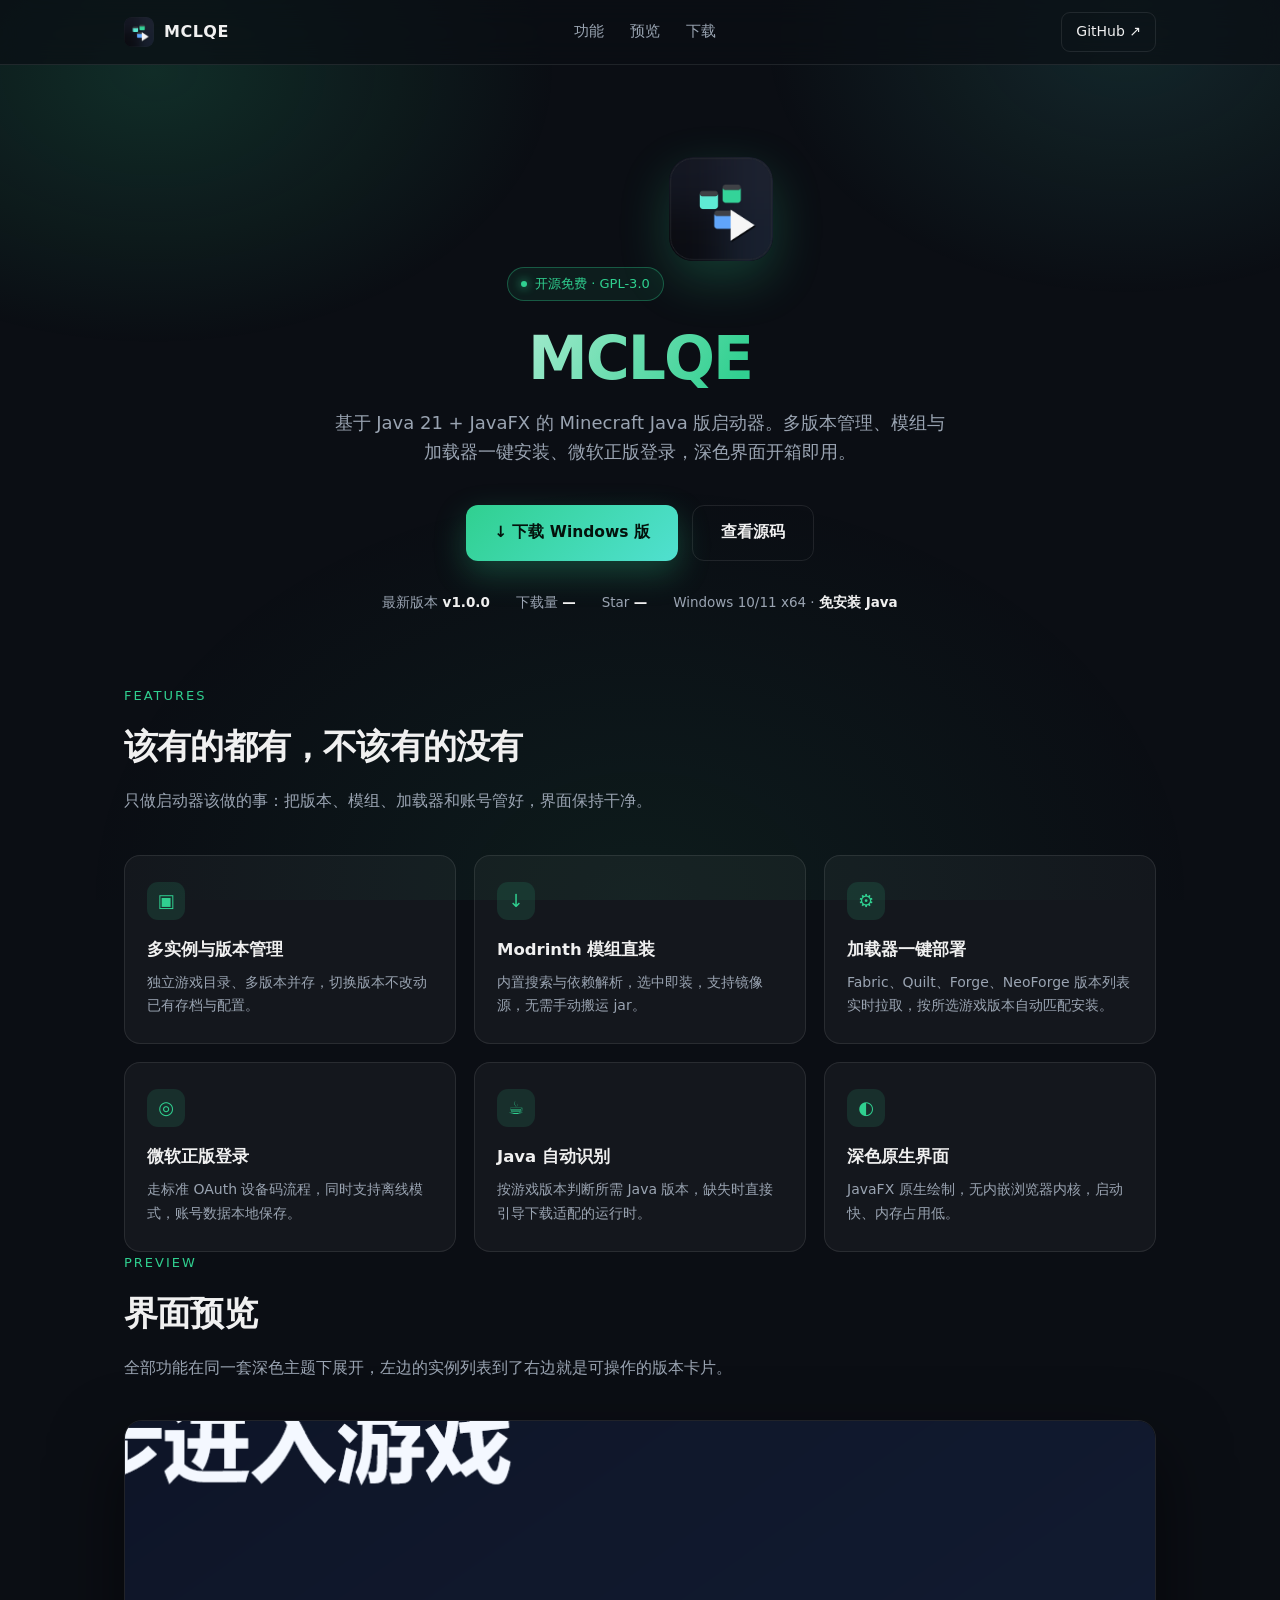
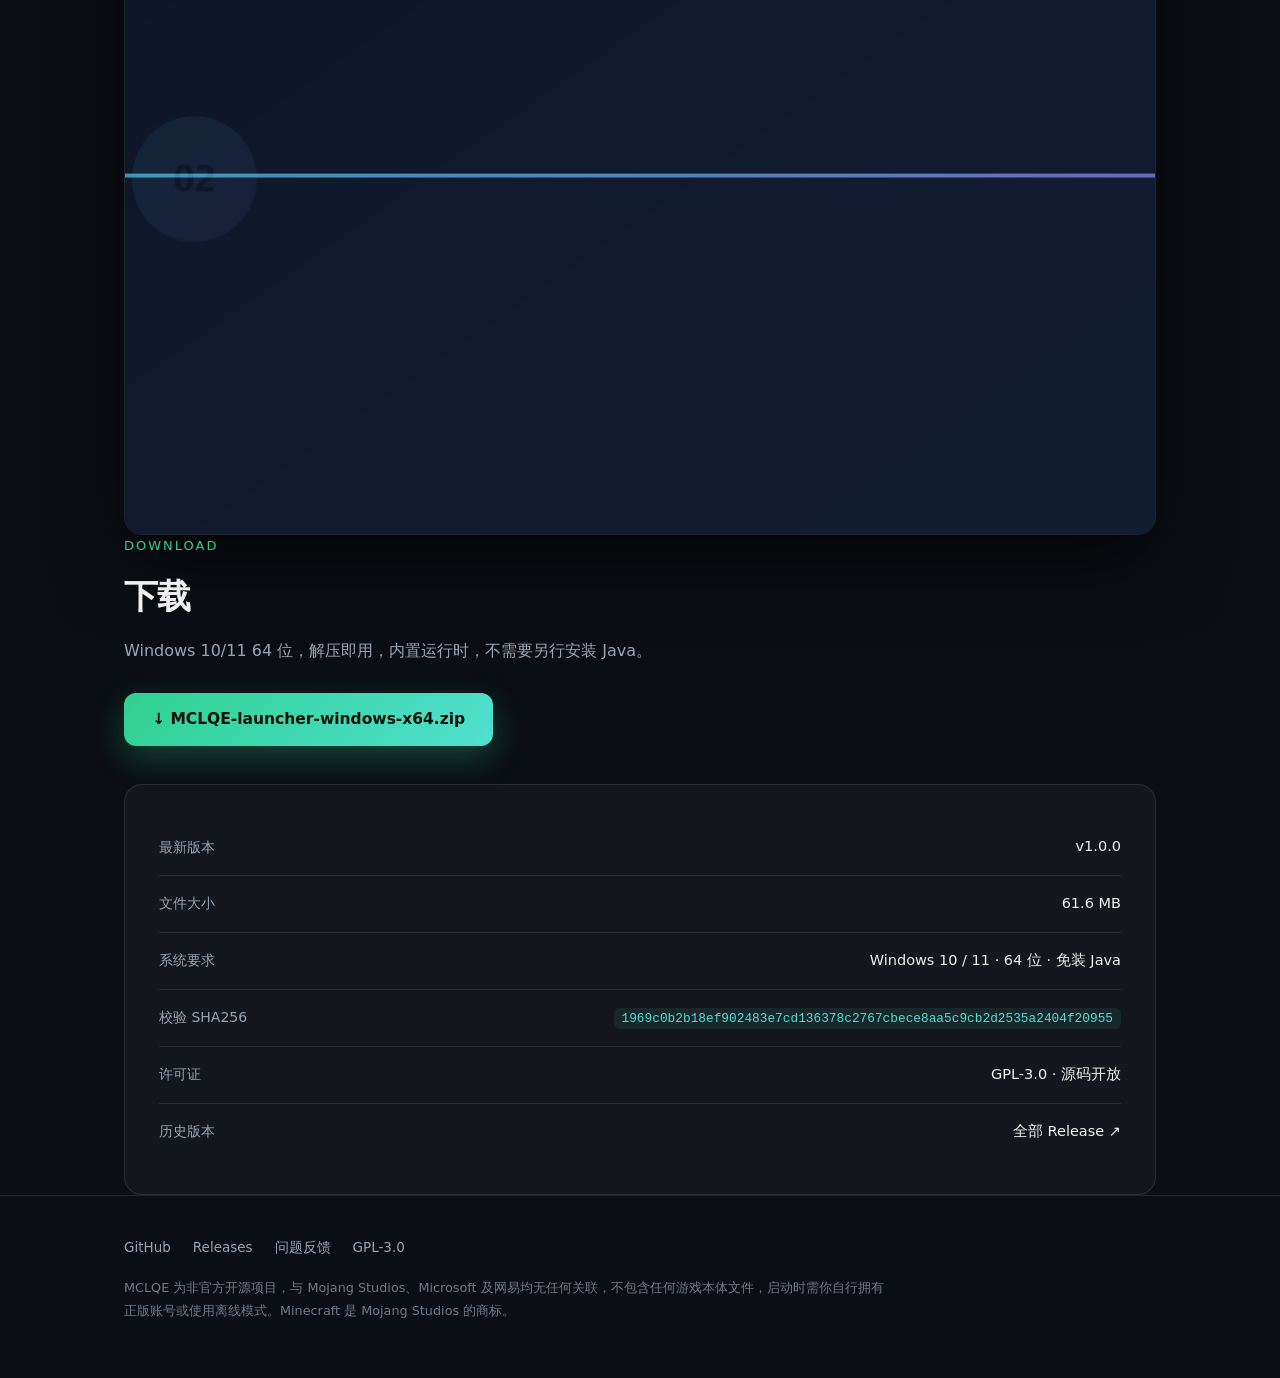
==== docs/index.html @ 98b30b74 "Add GitHub Pages site for MCLQE" ====
<!DOCTYPE html>
<html lang="zh-CN">
<head>
<meta charset="UTF-8">
<meta name="viewport" content="width=device-width, initial-scale=1.0">
<title>MCLQE — Minecraft Java 版启动器</title>
<meta name="description" content="MCLQE 是一款基于 Java 21 + JavaFX 的开源 Minecraft Java 版启动器，支持多版本管理、Modrinth 模组一键安装、Fabric/Quilt/Forge/NeoForge 加载器安装、微软正版登录。">
<meta property="og:title" content="MCLQE — Minecraft Java 版启动器">
<meta property="og:description" content="开源、轻量、深色界面的 Minecraft 启动器">
<meta property="og:image" content="screenshots/mclqe-home.png">
<link rel="icon" href="favicon.png" type="image/png">
<style>
:root{
  --bg:#0b0e14;
  --bg-2:#101020;
  --panel:rgba(255,255,255,.04);
  --line:rgba(255,255,255,.09);
  --text:#f0f0f0;
  --muted:#9aa4b2;
  --green:#30d090;
  --cyan:#50e0d0;
}
*{box-sizing:border-box;margin:0;padding:0}
html{scroll-behavior:smooth}
body{
  background:var(--bg);
  color:var(--text);
  font-family:"Segoe UI","Microsoft YaHei",system-ui,-apple-system,sans-serif;
  line-height:1.65;
  -webkit-font-smoothing:antialiased;
  overflow-x:hidden;
}
a{color:inherit;text-decoration:none}
.wrap{max-width:1080px;margin:0 auto;padding:0 24px}
/* 背景光晕 */
body::before{
  content:"";position:fixed;inset:0;z-index:-1;
  background:
    radial-gradient(620px 420px at 12% 8%, rgba(48,208,144,.16), transparent 65%),
    radial-gradient(560px 400px at 88% 4%, rgba(80,224,208,.12), transparent 65%),
    radial-gradient(800px 600px at 50% 100%, rgba(48,208,144,.07), transparent 70%);
}
/* 导航 */
header{position:sticky;top:0;z-index:50;backdrop-filter:blur(14px);background:rgba(11,14,20,.72);border-bottom:1px solid var(--line)}
.nav{display:flex;align-items:center;justify-content:space-between;height:64px}
.brand{display:flex;align-items:center;gap:10px;font-weight:700;letter-spacing:.5px}
.brand img{width:30px;height:30px;border-radius:8px}
.nav ul{display:flex;gap:26px;list-style:none;font-size:14.5px;color:var(--muted)}
.nav ul a:hover{color:var(--green)}
.nav .gh{border:1px solid var(--line);padding:7px 14px;border-radius:9px;font-size:14px;color:var(--text);transition:.2s}
.nav .gh:hover{border-color:var(--green);color:var(--green)}
/* 首屏 */
.hero{padding:92px 0 72px;text-align:center}
.tag{display:inline-flex;align-items:center;gap:8px;font-size:13px;color:var(--green);
  border:1px solid rgba(48,208,144,.34);background:rgba(48,208,144,.08);
  padding:5px 13px;border-radius:999px;margin-bottom:26px}
.dot{width:6px;height:6px;border-radius:50%;background:var(--green);box-shadow:0 0 10px var(--green)}
.hero img.logo{width:104px;height:104px;border-radius:24px;margin-bottom:26px;
  box-shadow:0 18px 50px rgba(48,208,144,.24)}
h1{font-size:60px;line-height:1.05;letter-spacing:-2px;font-weight:800;
  background:linear-gradient(120deg,#fff 20%,var(--green) 60%,var(--cyan) 95%);
  -webkit-background-clip:text;background-clip:text;color:transparent}
.sub{color:var(--muted);font-size:18px;margin:18px auto 0;max-width:620px}
.actions{display:flex;gap:14px;justify-content:center;flex-wrap:wrap;margin-top:38px}
.btn{display:inline-flex;align-items:center;gap:9px;padding:14px 28px;border-radius:12px;font-weight:600;font-size:15.5px;transition:.22s}
.btn-main{background:linear-gradient(135deg,var(--green),var(--cyan));color:#04120c;
  box-shadow:0 12px 32px rgba(48,208,144,.28)}
.btn-main:hover{transform:translateY(-2px);box-shadow:0 18px 40px rgba(48,208,144,.38)}
.btn-ghost{border:1px solid var(--line);color:var(--text)}
.btn-ghost:hover{border-color:var(--green);color:var(--green)}
.meta{display:flex;gap:26px;justify-content:center;flex-wrap:wrap;margin-top:30px;font-size:13.5px;color:var(--muted)}
.meta b{color:var(--text);font-weight:600}
/* 通用段落 */
section{padding:74px 0}
.eyebrow{color:var(--green);font-size:13px;letter-spacing:2px;text-transform:uppercase;margin-bottom:12px}
h2{font-size:34px;letter-spacing:-.8px;margin-bottom:14px}
.lead{color:var(--muted);max-width:640px}
/* 功能卡 */
.grid{display:grid;grid-template-columns:repeat(3,1fr);gap:18px;margin-top:40px}
.card{background:var(--panel);border:1px solid var(--line);border-radius:16px;padding:26px 22px;transition:.25s}
.card:hover{border-color:rgba(48,208,144,.45);transform:translateY(-3px);background:rgba(48,208,144,.05)}
.card .ico{width:38px;height:38px;border-radius:11px;display:grid;place-items:center;
  background:rgba(48,208,144,.13);color:var(--green);font-size:18px;margin-bottom:16px}
.card h3{font-size:16.5px;margin-bottom:8px}
.card p{color:var(--muted);font-size:14px}
/* 截图 */
.shot{border:1px solid var(--line);border-radius:18px;overflow:hidden;margin-top:38px;
  box-shadow:0 30px 70px rgba(0,0,0,.55)}
.shot img{width:100%;display:block}
/* 下载 */
.dl{background:var(--panel);border:1px solid var(--line);border-radius:18px;padding:34px;margin-top:38px}
.dl-row{display:flex;align-items:center;justify-content:space-between;gap:22px;flex-wrap:wrap;
  padding:16px 0;border-bottom:1px solid var(--line)}
.dl-row:last-child{border-bottom:0}
.dl-row .k{color:var(--muted);font-size:14px;min-width:120px}
.dl-row .v{font-size:14.5px;word-break:break-all;text-align:right;flex:1}
code{font-family:"Cascadia Code",Consolas,monospace;font-size:12.8px;color:var(--cyan);
  background:rgba(80,224,208,.08);padding:3px 8px;border-radius:6px}
/* 页脚 */
footer{border-top:1px solid var(--line);padding:40px 0 56px;color:var(--muted);font-size:13.5px}
footer .fnav{display:flex;gap:22px;flex-wrap:wrap;margin-bottom:18px}
footer .fnav a:hover{color:var(--green)}
.disc{max-width:760px;font-size:12.8px;line-height:1.8;color:#6f7987}
@media(max-width:860px){
  .grid{grid-template-columns:1fr 1fr}
  h1{font-size:42px}
  .nav ul{display:none}
  .hero{padding:64px 0 48px}
}
@media(max-width:560px){
  .grid{grid-template-columns:1fr}
  h1{font-size:34px}
  section{padding:52px 0}
}
</style>
</head>
<body>

<header>
  <div class="wrap nav">
    <div class="brand"><img src="favicon.png" alt="MCLQE">MCLQE</div>
    <ul>
      <li><a href="#features">功能</a></li>
      <li><a href="#preview">预览</a></li>
      <li><a href="#download">下载</a></li>
    </ul>
    <a class="gh" href="https://github.com/yezi-fak/MCLQE" target="_blank" rel="noopener">GitHub ↗</a>
  </div>
</header>

<main>
  <section class="hero wrap">
    <div class="tag"><span class="dot"></span>开源免费 · GPL-3.0</div>
    <img class="logo" src="favicon.png" alt="MCLQE 图标">
    <h1>MCLQE</h1>
    <p class="sub">基于 Java 21 + JavaFX 的 Minecraft Java 版启动器。多版本管理、模组与加载器一键安装、微软正版登录，深色界面开箱即用。</p>
    <div class="actions">
      <a class="btn btn-main" href="https://github.com/yezi-fak/MCLQE/releases/latest/download/MCLQE-launcher-windows-x64.zip">
        ↓ 下载 Windows 版
      </a>
      <a class="btn btn-ghost" href="https://github.com/yezi-fak/MCLQE" target="_blank" rel="noopener">查看源码</a>
    </div>
    <div class="meta">
      <span>最新版本 <b id="ver">v1.0.0</b></span>
      <span>下载量 <b id="dlcount">—</b></span>
      <span>Star <b id="stars">—</b></span>
      <span>Windows 10/11 x64 · <b>免安装 Java</b></span>
    </div>
  </section>

  <section id="features" class="wrap">
    <div class="eyebrow">Features</div>
    <h2>该有的都有，不该有的没有</h2>
    <p class="lead">只做启动器该做的事：把版本、模组、加载器和账号管好，界面保持干净。</p>
    <div class="grid">
      <div class="card">
        <div class="ico">▣</div>
        <h3>多实例与版本管理</h3>
        <p>独立游戏目录、多版本并存，切换版本不改动已有存档与配置。</p>
      </div>
      <div class="card">
        <div class="ico">↓</div>
        <h3>Modrinth 模组直装</h3>
        <p>内置搜索与依赖解析，选中即装，支持镜像源，无需手动搬运 jar。</p>
      </div>
      <div class="card">
        <div class="ico">⚙</div>
        <h3>加载器一键部署</h3>
        <p>Fabric、Quilt、Forge、NeoForge 版本列表实时拉取，按所选游戏版本自动匹配安装。</p>
      </div>
      <div class="card">
        <div class="ico">◎</div>
        <h3>微软正版登录</h3>
        <p>走标准 OAuth 设备码流程，同时支持离线模式，账号数据本地保存。</p>
      </div>
      <div class="card">
        <div class="ico">☕</div>
        <h3>Java 自动识别</h3>
        <p>按游戏版本判断所需 Java 版本，缺失时直接引导下载适配的运行时。</p>
      </div>
      <div class="card">
        <div class="ico">◐</div>
        <h3>深色原生界面</h3>
        <p>JavaFX 原生绘制，无内嵌浏览器内核，启动快、内存占用低。</p>
      </div>
    </div>
  </section>

  <section id="preview" class="wrap">
    <div class="eyebrow">Preview</div>
    <h2>界面预览</h2>
    <p class="lead">全部功能在同一套深色主题下展开，左边的实例列表到了右边就是可操作的版本卡片。</p>
    <div class="shot"><img src="screenshots/mclqe-home.png" alt="MCLQE 主界面截图" loading="lazy"></div>
  </section>

  <section id="download" class="wrap">
    <div class="eyebrow">Download</div>
    <h2>下载</h2>
    <p class="lead">Windows 10/11 64 位，解压即用，内置运行时，不需要另行安装 Java。</p>
    <div class="actions" style="justify-content:flex-start;margin-top:28px">
      <a class="btn btn-main" href="https://github.com/yezi-fak/MCLQE/releases/latest/download/MCLQE-launcher-windows-x64.zip">↓ MCLQE-launcher-windows-x64.zip</a>
    </div>
    <div class="dl">
      <div class="dl-row"><span class="k">最新版本</span><span class="v" id="ver2">v1.0.0</span></div>
      <div class="dl-row"><span class="k">文件大小</span><span class="v">61.6 MB</span></div>
      <div class="dl-row"><span class="k">系统要求</span><span class="v">Windows 10 / 11 · 64 位 · 免装 Java</span></div>
      <div class="dl-row"><span class="k">校验 SHA256</span><span class="v"><code>1969c0b2b18ef902483e7cd136378c2767cbece8aa5c9cb2d2535a2404f20955</code></span></div>
      <div class="dl-row"><span class="k">许可证</span><span class="v">GPL-3.0 · 源码开放</span></div>
      <div class="dl-row"><span class="k">历史版本</span><span class="v"><a href="https://github.com/yezi-fak/MCLQE/releases" target="_blank" rel="noopener">全部 Release ↗</a></span></div>
    </div>
  </section>
</main>

<footer>
  <div class="wrap">
    <div class="fnav">
      <a href="https://github.com/yezi-fak/MCLQE" target="_blank" rel="noopener">GitHub</a>
      <a href="https://github.com/yezi-fak/MCLQE/releases" target="_blank" rel="noopener">Releases</a>
      <a href="https://github.com/yezi-fak/MCLQE/issues" target="_blank" rel="noopener">问题反馈</a>
      <a href="https://github.com/yezi-fak/MCLQE/blob/main/LICENSE" target="_blank" rel="noopener">GPL-3.0</a>
    </div>
    <p class="disc">MCLQE 为非官方开源项目，与 Mojang Studios、Microsoft 及网易均无任何关联，不包含任何游戏本体文件，启动时需你自行拥有正版账号或使用离线模式。Minecraft 是 Mojang Studios 的商标。</p>
  </div>
</footer>

<script>
(function(){
  var REPO="yezi-fak/MCLQE";
  fetch("https://api.github.com/repos/"+REPO+"/releases/latest")
    .then(function(r){return r.ok?r.json():null})
    .then(function(d){
      if(!d) return;
      if(d.tag_name){
        document.getElementById("ver").textContent=d.tag_name;
        document.getElementById("ver2").textContent=d.tag_name;
      }
      var n=0;
      (d.assets||[]).forEach(function(a){n+=a.download_count||0});
      document.getElementById("dlcount").textContent=n;
    }).catch(function(){});
  fetch("https://api.github.com/repos/"+REPO)
    .then(function(r){return r.ok?r.json():null})
    .then(function(d){
      if(!d) return;
      var dl=document.getElementById("dlcount");
      if(dl.textContent==="—"){
        var total=(d.download_count||0);
        dl.textContent=total;
      }
      document.getElementById("stars").textContent=d.stargazers_count||0;
    }).catch(function(){});
})();
</script>
</body>
</html>
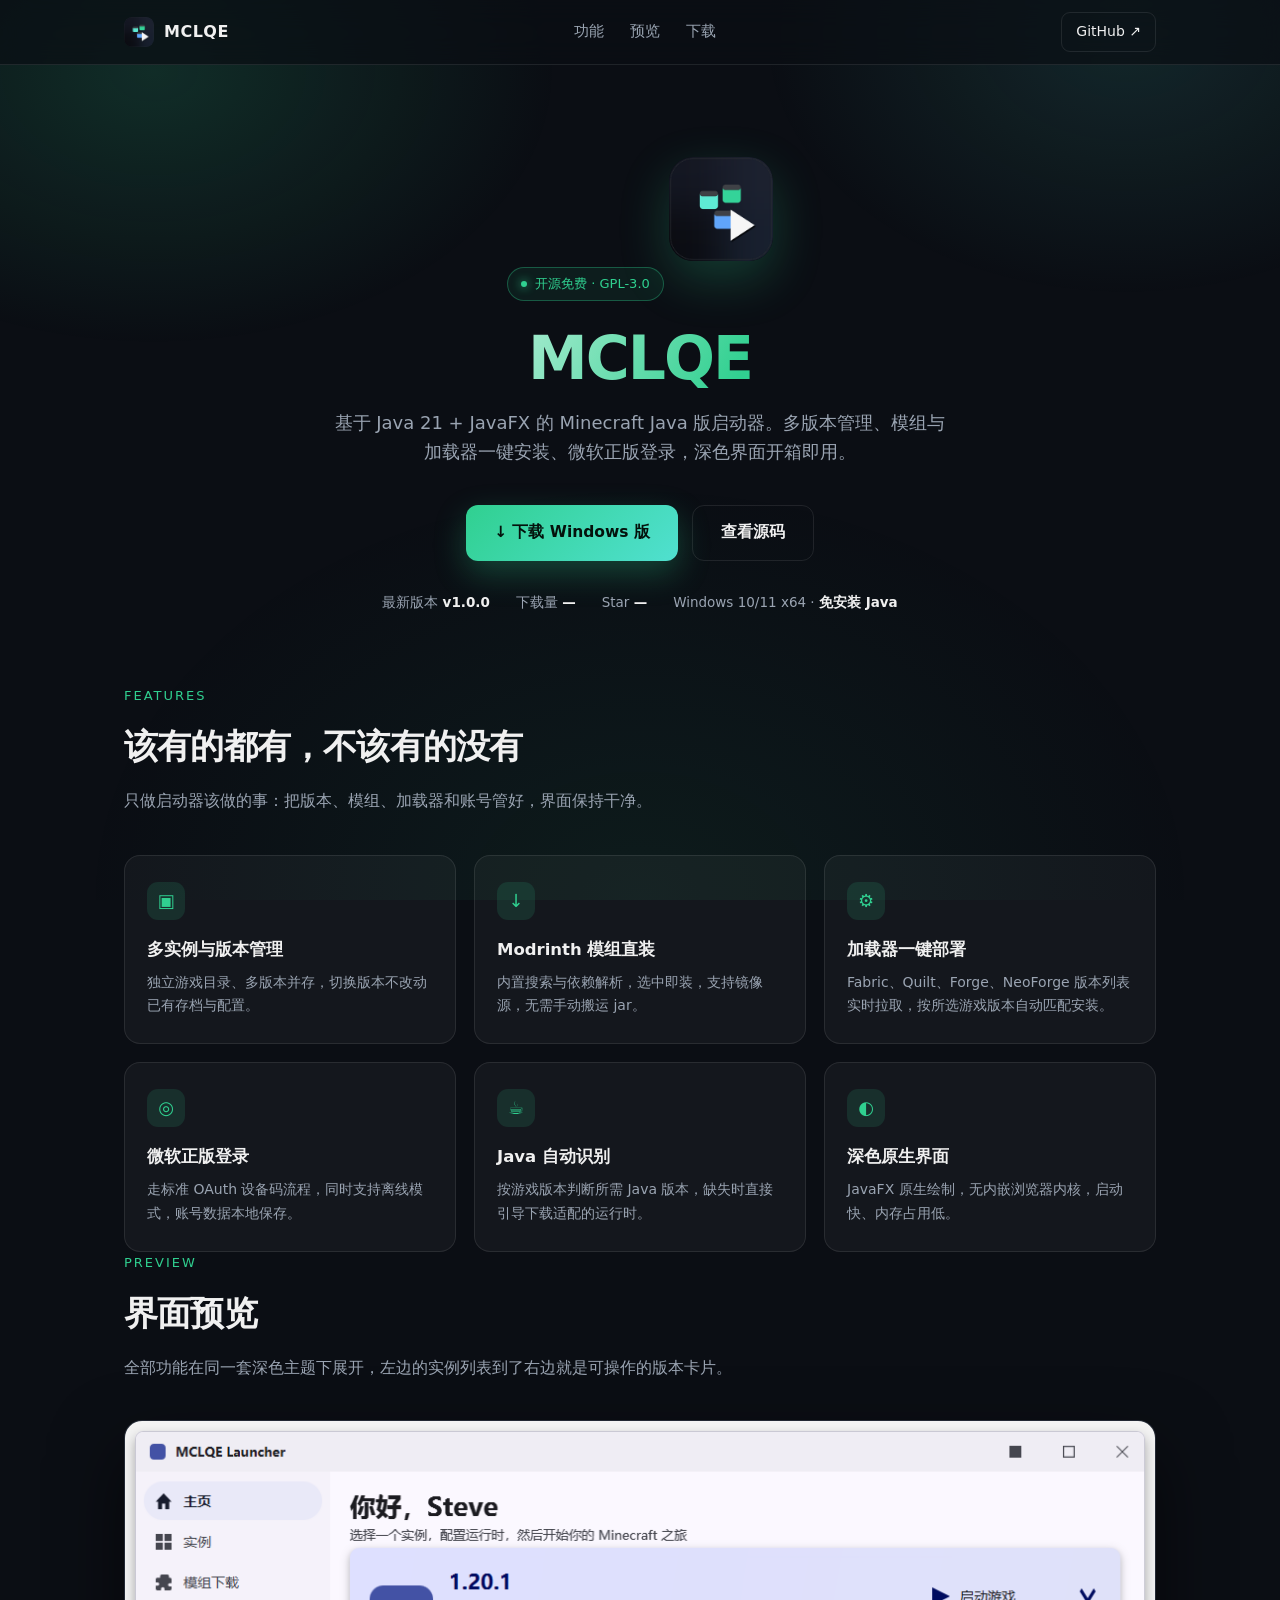
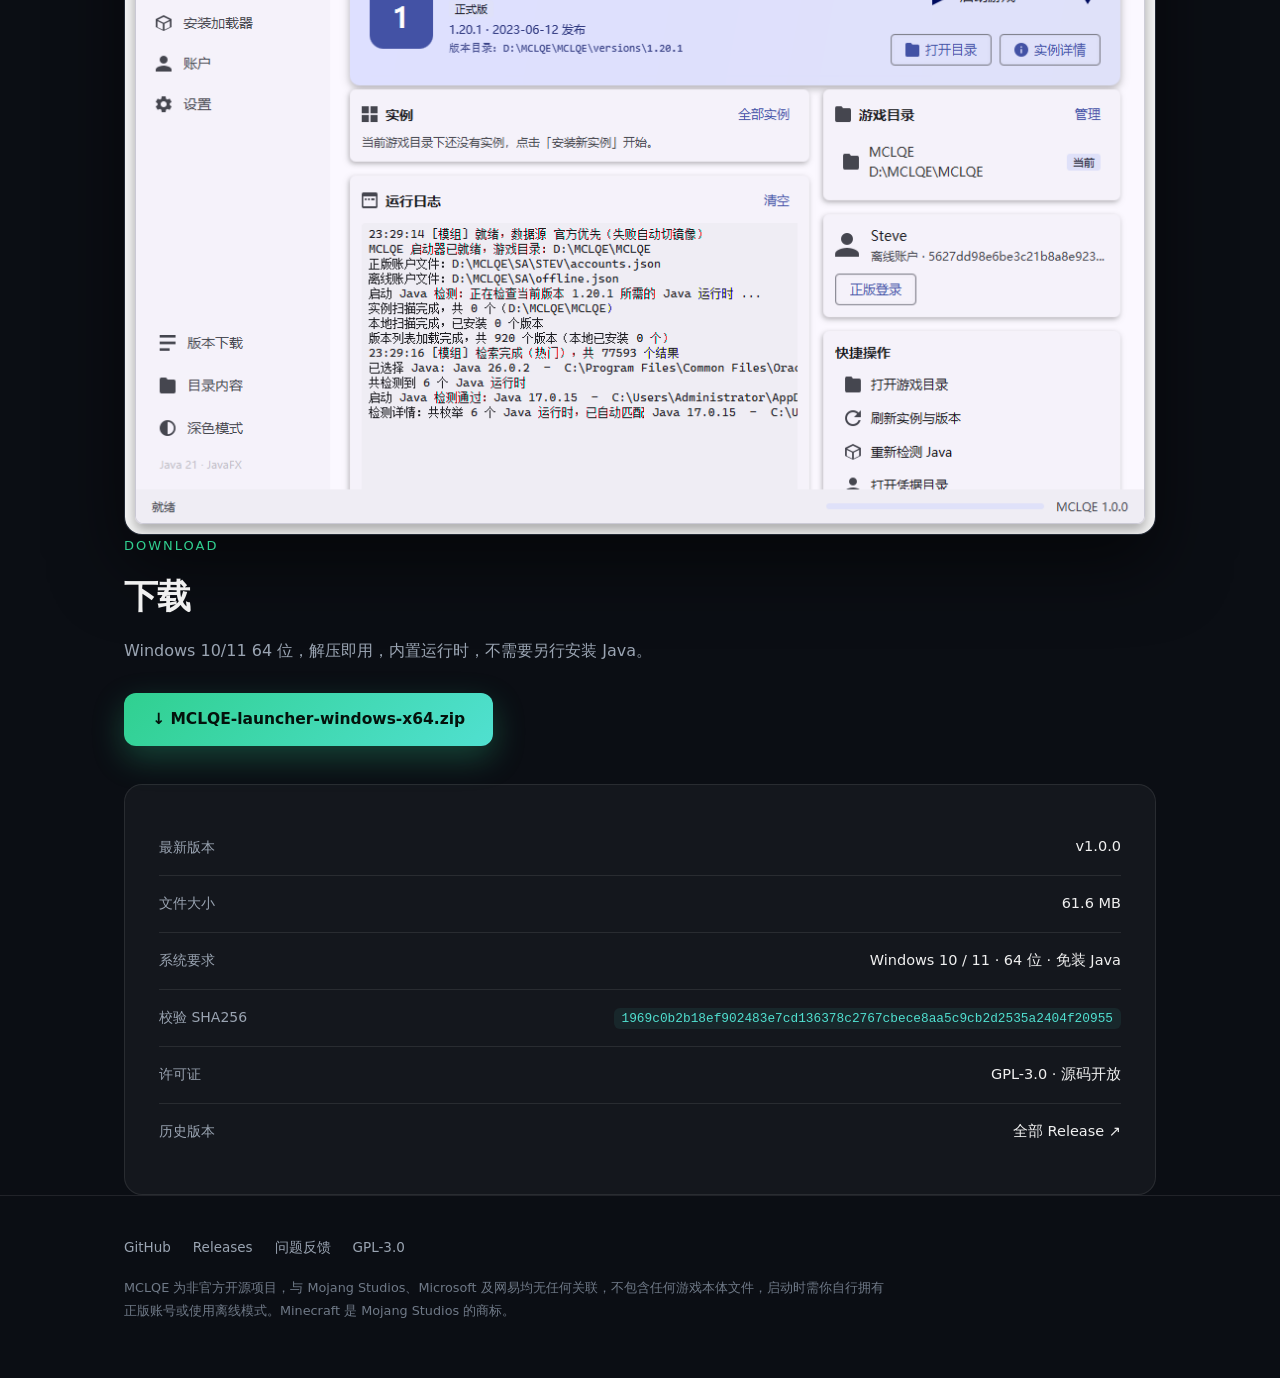
==== commit 17e92c58: "docs: replace preview screenshot with real launcher UI, fix og:image url" ====
--- a/docs/index.html
+++ b/docs/index.html
@@ -7,7 +7,7 @@
 <meta name="description" content="MCLQE 是一款基于 Java 21 + JavaFX 的开源 Minecraft Java 版启动器，支持多版本管理、Modrinth 模组一键安装、Fabric/Quilt/Forge/NeoForge 加载器安装、微软正版登录。">
 <meta property="og:title" content="MCLQE — Minecraft Java 版启动器">
 <meta property="og:description" content="开源、轻量、深色界面的 Minecraft 启动器">
-<meta property="og:image" content="screenshots/mclqe-home.png">
+<meta property="og:image" content="https://yezi-fak.github.io/MCLQE/screenshots/mclqe-home.png">
 <link rel="icon" href="favicon.png" type="image/png">
 <style>
 :root{
@@ -85,8 +85,8 @@
 .card p{color:var(--muted);font-size:14px}
 /* 截图 */
 .shot{border:1px solid var(--line);border-radius:18px;overflow:hidden;margin-top:38px;
-  box-shadow:0 30px 70px rgba(0,0,0,.55)}
-.shot img{width:100%;display:block}
+  background:#0d1420;box-shadow:0 30px 70px rgba(0,0,0,.55)}
+.shot img{width:100%;height:auto;display:block}
 /* 下载 */
 .dl{background:var(--panel);border:1px solid var(--line);border-radius:18px;padding:34px;margin-top:38px}
 .dl-row{display:flex;align-items:center;justify-content:space-between;gap:22px;flex-wrap:wrap;
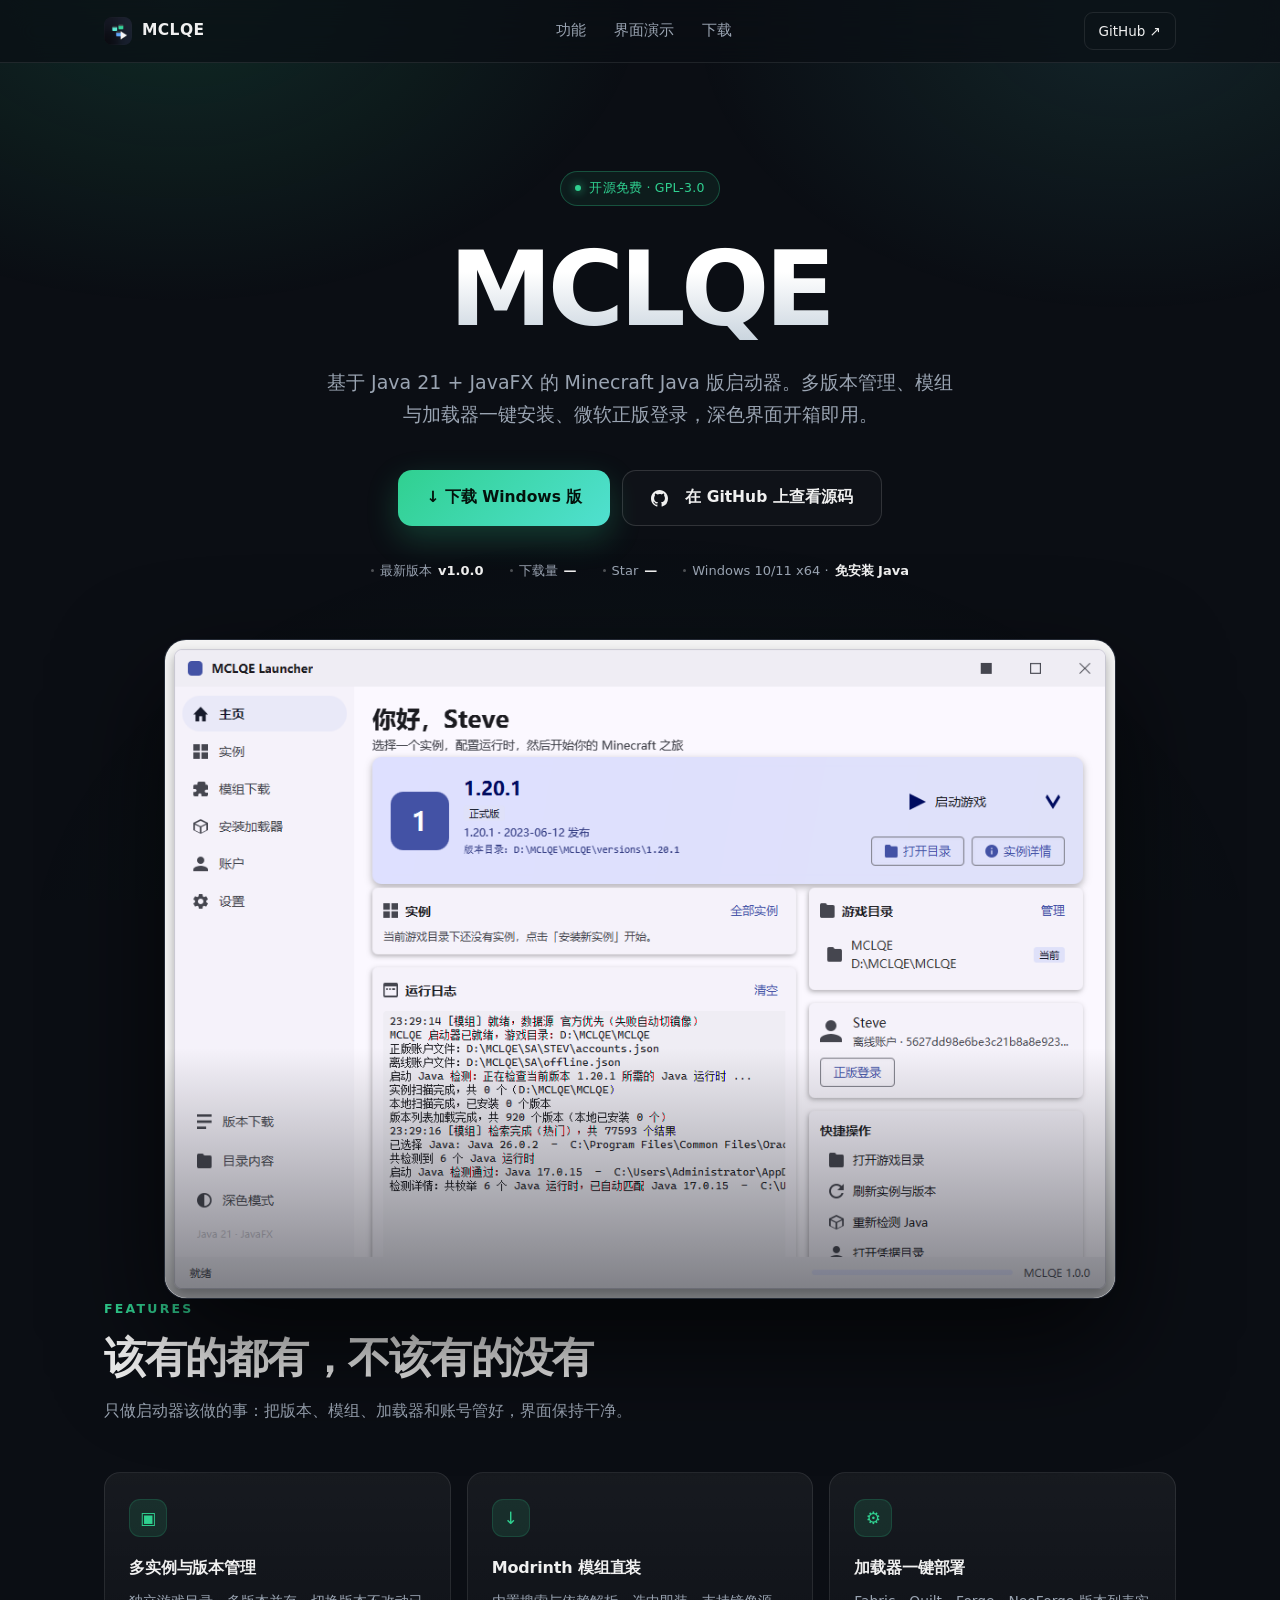
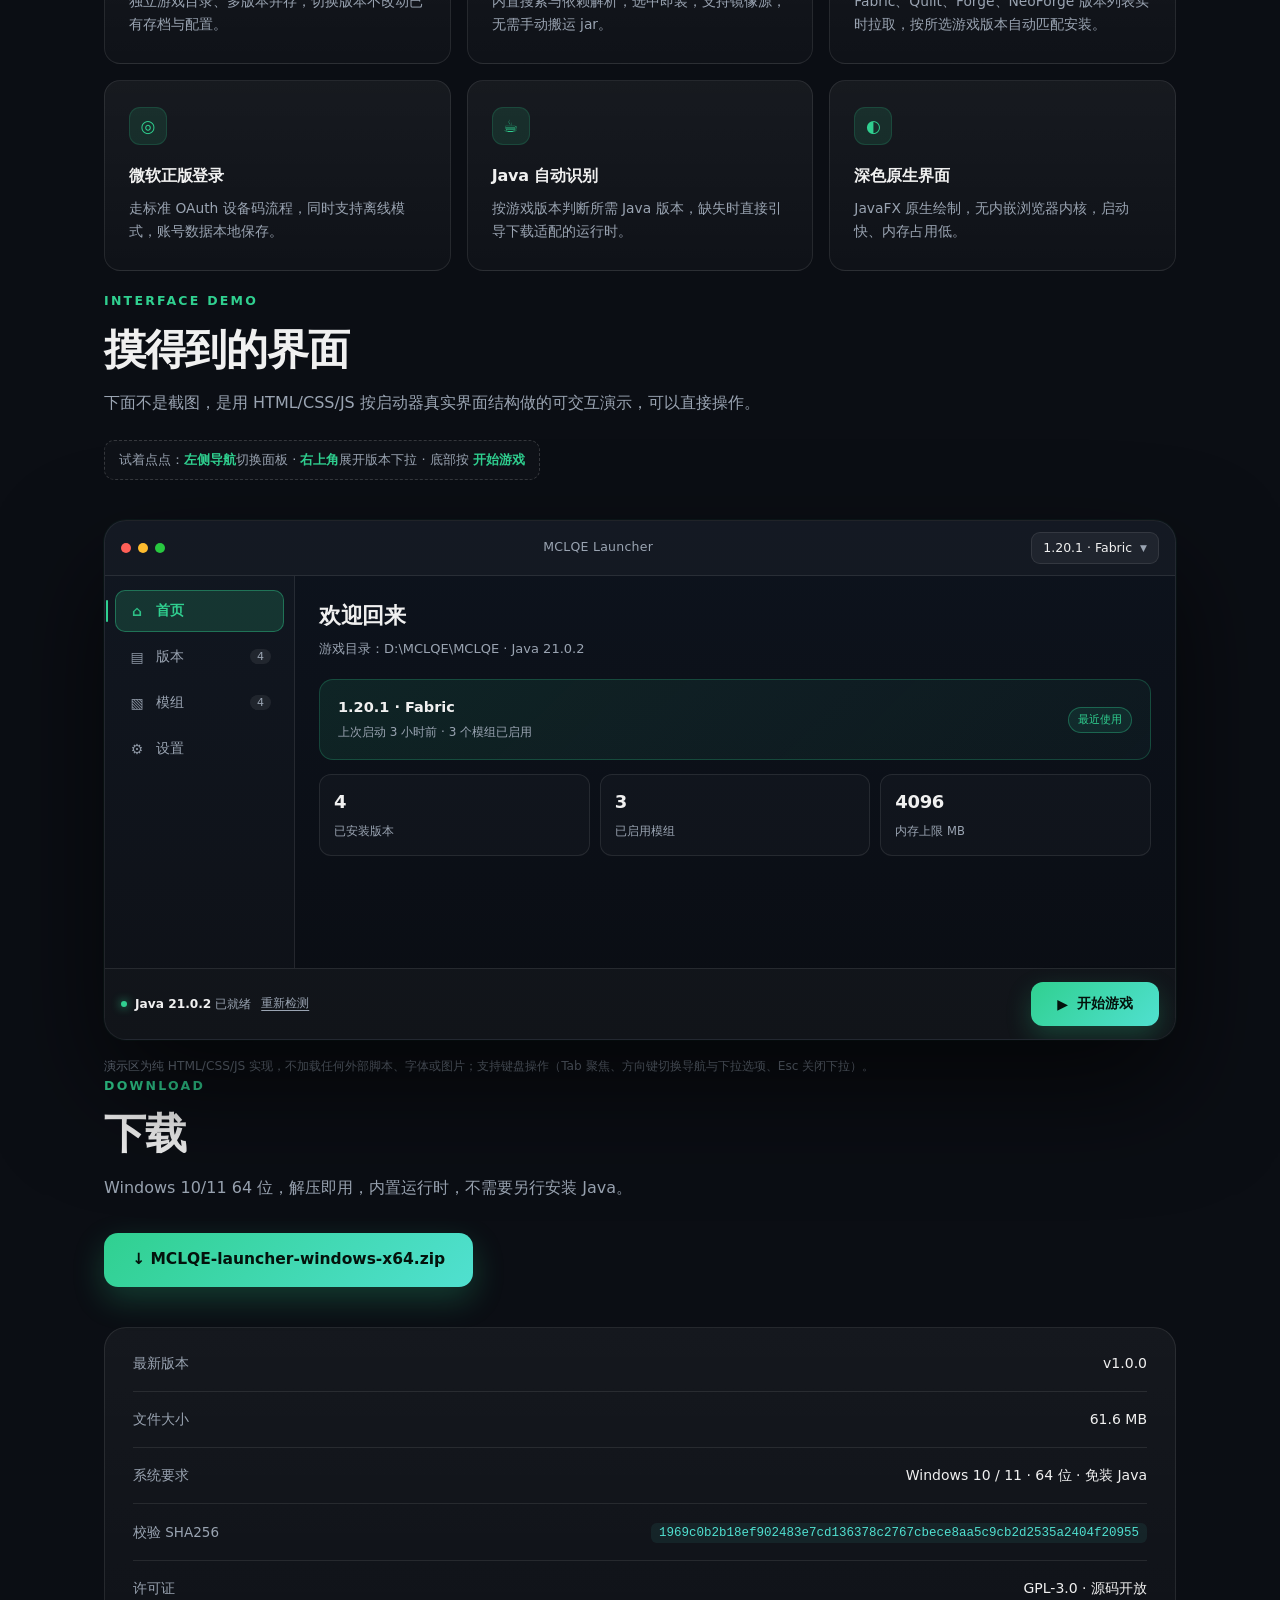
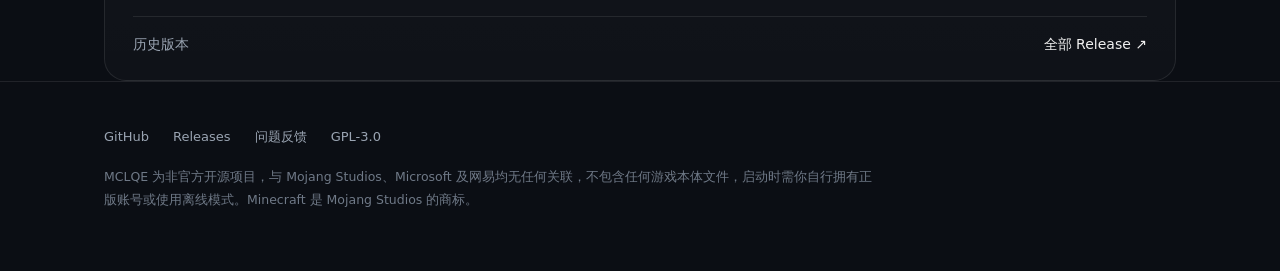
==== commit 3fef4617: "site: redesign with interactive launcher demo" ====
--- a/docs/index.html
+++ b/docs/index.html
@@ -8,177 +8,427 @@
 <meta property="og:title" content="MCLQE — Minecraft Java 版启动器">
 <meta property="og:description" content="开源、轻量、深色界面的 Minecraft 启动器">
 <meta property="og:image" content="https://yezi-fak.github.io/MCLQE/screenshots/mclqe-home.png">
+<meta property="og:type" content="website">
+<meta property="og:url" content="https://yezi-fak.github.io/MCLQE/">
+<meta name="keywords" content="MCLQE,MC启动器,Minecraft启动器,我的世界启动器,Java版启动器,第三方启动器,轻量启动器,开源启动器,JavaFX,Modrinth,微软正版登录">
+<meta name="robots" content="index,follow">
+<link rel="canonical" href="https://yezi-fak.github.io/MCLQE/">
+<script type="application/ld+json">
+{
+  "@context": "https://schema.org",
+  "@type": "SoftwareApplication",
+  "name": "MCLQE",
+  "alternateName": ["MCLQE 启动器", "MC 启动器"],
+  "applicationCategory": "GameApplication",
+  "operatingSystem": "Windows 10, Windows 11",
+  "softwareVersion": "1.0.0",
+  "url": "https://yezi-fak.github.io/MCLQE/",
+  "downloadUrl": "https://github.com/yezi-fak/MCLQE/releases/latest",
+  "codeRepository": "https://github.com/yezi-fak/MCLQE",
+  "license": "https://www.gnu.org/licenses/gpl-3.0.html",
+  "inLanguage": "zh-CN",
+  "description": "MCLQE 是一款基于 Java 21 + JavaFX 的开源 Minecraft Java 版启动器，支持多版本管理、Modrinth 模组一键安装、Fabric/Quilt/Forge/NeoForge 加载器安装、微软正版登录。",
+  "offers": {"@type": "Offer", "price": "0", "priceCurrency": "CNY"},
+  "author": {"@type": "Person", "name": "yezi-fak"}
+}
+</script>
 <link rel="icon" href="favicon.png" type="image/png">
 <style>
 :root{
   --bg:#0b0e14;
   --bg-2:#101020;
   --panel:rgba(255,255,255,.04);
+  --panel-2:rgba(255,255,255,.06);
   --line:rgba(255,255,255,.09);
+  --line-2:rgba(255,255,255,.14);
   --text:#f0f0f0;
   --muted:#9aa4b2;
   --green:#30d090;
   --cyan:#50e0d0;
+  --r-lg:22px;
+  --r-md:16px;
+  --r-sm:11px;
+  --ease:cubic-bezier(.22,.61,.36,1);
 }
 *{box-sizing:border-box;margin:0;padding:0}
-html{scroll-behavior:smooth}
+html{scroll-behavior:smooth;scroll-padding-top:84px}
 body{
   background:var(--bg);
   color:var(--text);
-  font-family:"Segoe UI","Microsoft YaHei",system-ui,-apple-system,sans-serif;
+  font-family:-apple-system,BlinkMacSystemFont,"Segoe UI","Microsoft YaHei",system-ui,"Helvetica Neue",Arial,sans-serif;
   line-height:1.65;
   -webkit-font-smoothing:antialiased;
+  text-rendering:optimizeLegibility;
   overflow-x:hidden;
 }
 a{color:inherit;text-decoration:none}
-.wrap{max-width:1080px;margin:0 auto;padding:0 24px}
+img{max-width:100%}
+.wrap{max-width:1120px;margin:0 auto;padding:0 24px}
+:focus-visible{outline:2px solid var(--green);outline-offset:3px;border-radius:6px}
+.skip{position:absolute;left:-9999px;top:0}
+.skip:focus{left:16px;top:12px;z-index:99;background:#0d1420;border:1px solid var(--line);padding:10px 16px;border-radius:10px}
 /* 背景光晕 */
 body::before{
-  content:"";position:fixed;inset:0;z-index:-1;
+  content:"";position:fixed;inset:0;z-index:-1;pointer-events:none;
   background:
-    radial-gradient(620px 420px at 12% 8%, rgba(48,208,144,.16), transparent 65%),
-    radial-gradient(560px 400px at 88% 4%, rgba(80,224,208,.12), transparent 65%),
-    radial-gradient(800px 600px at 50% 100%, rgba(48,208,144,.07), transparent 70%);
+    radial-gradient(760px 520px at 14% -2%, rgba(48,208,144,.15), transparent 62%),
+    radial-gradient(680px 460px at 88% 2%, rgba(80,224,208,.11), transparent 64%),
+    radial-gradient(900px 640px at 50% 108%, rgba(48,208,144,.06), transparent 70%);
 }
 /* 导航 */
-header{position:sticky;top:0;z-index:50;backdrop-filter:blur(14px);background:rgba(11,14,20,.72);border-bottom:1px solid var(--line)}
-.nav{display:flex;align-items:center;justify-content:space-between;height:64px}
-.brand{display:flex;align-items:center;gap:10px;font-weight:700;letter-spacing:.5px}
-.brand img{width:30px;height:30px;border-radius:8px}
-.nav ul{display:flex;gap:26px;list-style:none;font-size:14.5px;color:var(--muted)}
-.nav ul a:hover{color:var(--green)}
-.nav .gh{border:1px solid var(--line);padding:7px 14px;border-radius:9px;font-size:14px;color:var(--text);transition:.2s}
-.nav .gh:hover{border-color:var(--green);color:var(--green)}
+header{position:sticky;top:0;z-index:50;backdrop-filter:blur(16px);-webkit-backdrop-filter:blur(16px);
+  background:rgba(11,14,20,.72);border-bottom:1px solid var(--line)}
+.nav{display:flex;align-items:center;justify-content:space-between;height:62px;gap:16px}
+.brand{display:flex;align-items:center;gap:10px;font-weight:700;letter-spacing:.4px;font-size:15.5px}
+.brand img{width:28px;height:28px;border-radius:8px}
+.nav ul{display:flex;gap:28px;list-style:none;font-size:14.5px;color:var(--muted)}
+.nav ul a{transition:color .2s}
+.nav ul a:hover{color:var(--text)}
+.nav .gh{border:1px solid var(--line);padding:7px 14px;border-radius:9px;font-size:13.5px;color:var(--text);transition:.2s;white-space:nowrap}
+.nav .gh:hover{border-color:rgba(48,208,144,.6);color:var(--green)}
 /* 首屏 */
-.hero{padding:92px 0 72px;text-align:center}
-.tag{display:inline-flex;align-items:center;gap:8px;font-size:13px;color:var(--green);
-  border:1px solid rgba(48,208,144,.34);background:rgba(48,208,144,.08);
-  padding:5px 13px;border-radius:999px;margin-bottom:26px}
-.dot{width:6px;height:6px;border-radius:50%;background:var(--green);box-shadow:0 0 10px var(--green)}
-.hero img.logo{width:104px;height:104px;border-radius:24px;margin-bottom:26px;
-  box-shadow:0 18px 50px rgba(48,208,144,.24)}
-h1{font-size:60px;line-height:1.05;letter-spacing:-2px;font-weight:800;
-  background:linear-gradient(120deg,#fff 20%,var(--green) 60%,var(--cyan) 95%);
+.hero{padding:108px 0 0;text-align:center}
+.pill{display:inline-flex;align-items:center;gap:8px;font-size:12.5px;color:var(--green);
+  border:1px solid rgba(48,208,144,.3);background:rgba(48,208,144,.07);
+  padding:6px 14px;border-radius:999px;margin-bottom:30px;letter-spacing:.2px}
+.dot{width:6px;height:6px;border-radius:50%;background:var(--green);box-shadow:0 0 10px var(--green);flex:none}
+h1{font-size:clamp(54px,9vw,104px);line-height:1.02;letter-spacing:-.045em;font-weight:800;
+  background:linear-gradient(180deg,#ffffff 34%,#c9d4de 100%);
   -webkit-background-clip:text;background-clip:text;color:transparent}
-.sub{color:var(--muted);font-size:18px;margin:18px auto 0;max-width:620px}
-.actions{display:flex;gap:14px;justify-content:center;flex-wrap:wrap;margin-top:38px}
-.btn{display:inline-flex;align-items:center;gap:9px;padding:14px 28px;border-radius:12px;font-weight:600;font-size:15.5px;transition:.22s}
-.btn-main{background:linear-gradient(135deg,var(--green),var(--cyan));color:#04120c;
-  box-shadow:0 12px 32px rgba(48,208,144,.28)}
-.btn-main:hover{transform:translateY(-2px);box-shadow:0 18px 40px rgba(48,208,144,.38)}
-.btn-ghost{border:1px solid var(--line);color:var(--text)}
-.btn-ghost:hover{border-color:var(--green);color:var(--green)}
-.meta{display:flex;gap:26px;justify-content:center;flex-wrap:wrap;margin-top:30px;font-size:13.5px;color:var(--muted)}
+.hero-sub{color:var(--muted);font-size:clamp(16px,1.6vw,19px);margin:24px auto 0;max-width:640px;line-height:1.7}
+.actions{display:flex;gap:12px;justify-content:center;flex-wrap:wrap;margin-top:40px}
+.btn{display:inline-flex;align-items:center;gap:9px;padding:14px 28px;border-radius:14px;font-weight:600;
+  font-size:15.5px;transition:transform .22s var(--ease),box-shadow .22s,background .22s,border-color .22s;white-space:nowrap}
+.btn-main{background:linear-gradient(135deg,var(--green),var(--cyan));color:#04120c;box-shadow:0 12px 32px rgba(48,208,144,.24)}
+.btn-main:hover{transform:translateY(-2px);box-shadow:0 18px 44px rgba(48,208,144,.34)}
+.btn-ghost{border:1px solid var(--line-2);color:var(--text);background:rgba(255,255,255,.02)}
+.btn-ghost:hover{border-color:rgba(48,208,144,.55);color:var(--green)}
+.meta{display:flex;gap:10px 26px;justify-content:center;flex-wrap:wrap;margin-top:34px;font-size:13px;color:var(--muted)}
 .meta b{color:var(--text);font-weight:600}
-/* 通用段落 */
-section{padding:74px 0}
-.eyebrow{color:var(--green);font-size:13px;letter-spacing:2px;text-transform:uppercase;margin-bottom:12px}
-h2{font-size:34px;letter-spacing:-.8px;margin-bottom:14px}
-.lead{color:var(--muted);max-width:640px}
+.meta span{display:inline-flex;align-items:center;gap:6px}
+.meta span::before{content:"";width:3px;height:3px;border-radius:50%;background:rgba(255,255,255,.28)}
+/* 首屏产品截图 */
+.hero-visual{padding:58px 24px 0;max-width:1000px;margin:0 auto}
+.shot{position:relative;border:1px solid var(--line);border-radius:var(--r-lg);overflow:hidden;
+  background:#0d1420;box-shadow:0 46px 110px rgba(0,0,0,.68),0 0 0 1px rgba(255,255,255,.03) inset;
+  transform:translate3d(0,var(--py,0px),0);will-change:transform}
+.shot img{display:block;width:100%;height:auto}
+.shot::after{content:"";position:absolute;inset:0;pointer-events:none;border-radius:inherit;
+  background:linear-gradient(180deg,rgba(11,14,20,0) 62%,rgba(11,14,20,.5) 100%)}
+/* 段落 */
+section{padding:96px 0}
+.eyebrow{color:var(--green);font-size:12.5px;letter-spacing:.18em;text-transform:uppercase;margin-bottom:14px;font-weight:600}
+h2{font-size:clamp(28px,3.4vw,42px);letter-spacing:-.03em;line-height:1.15;margin-bottom:16px;font-weight:700}
+.lead{color:var(--muted);max-width:660px;font-size:16px}
 /* 功能卡 */
-.grid{display:grid;grid-template-columns:repeat(3,1fr);gap:18px;margin-top:40px}
-.card{background:var(--panel);border:1px solid var(--line);border-radius:16px;padding:26px 22px;transition:.25s}
-.card:hover{border-color:rgba(48,208,144,.45);transform:translateY(-3px);background:rgba(48,208,144,.05)}
+.grid{display:grid;grid-template-columns:repeat(3,1fr);gap:16px;margin-top:48px}
+.card{background:linear-gradient(180deg,rgba(255,255,255,.05),rgba(255,255,255,.02));
+  border:1px solid var(--line);border-radius:var(--r-md);padding:26px 24px;transition:.3s var(--ease)}
+.card:hover{border-color:rgba(48,208,144,.4);transform:translateY(-3px);background:linear-gradient(180deg,rgba(48,208,144,.07),rgba(255,255,255,.02))}
 .card .ico{width:38px;height:38px;border-radius:11px;display:grid;place-items:center;
-  background:rgba(48,208,144,.13);color:var(--green);font-size:18px;margin-bottom:16px}
-.card h3{font-size:16.5px;margin-bottom:8px}
-.card p{color:var(--muted);font-size:14px}
-/* 截图 */
-.shot{border:1px solid var(--line);border-radius:18px;overflow:hidden;margin-top:38px;
-  background:#0d1420;box-shadow:0 30px 70px rgba(0,0,0,.55)}
-.shot img{width:100%;height:auto;display:block}
+  background:rgba(48,208,144,.12);color:var(--green);font-size:17px;margin-bottom:18px;border:1px solid rgba(48,208,144,.16)}
+.card h3{font-size:16px;margin-bottom:8px;font-weight:650;letter-spacing:-.01em}
+.card p{color:var(--muted);font-size:13.8px;line-height:1.7}
+/* ============ 启动器交互演示 ============ */
+.demo{padding-top:20px}
+.demo-head{display:flex;align-items:flex-end;justify-content:space-between;gap:24px;flex-wrap:wrap}
+.demo-hint{font-size:13px;color:var(--muted);border:1px dashed rgba(255,255,255,.16);padding:8px 14px;border-radius:10px;background:rgba(255,255,255,.02)}
+.demo-hint b{color:var(--green);font-weight:600}
+.launcher{margin-top:40px;border:1px solid var(--line);border-radius:var(--r-lg);overflow:hidden;
+  background:linear-gradient(180deg,#0d131d 0%,#0a0d13 100%);
+  box-shadow:0 50px 110px rgba(0,0,0,.62),0 0 0 1px rgba(48,208,144,.05);
+  position:relative;isolation:isolate}
+.launcher:focus-within{border-color:rgba(48,208,144,.28)}
+/* 标题栏 */
+.l-bar{display:flex;align-items:center;gap:14px;padding:11px 16px;border-bottom:1px solid var(--line);
+  background:rgba(255,255,255,.028)}
+.l-dots{display:flex;gap:7px;flex:none}
+.l-dots i{width:10px;height:10px;border-radius:50%;background:rgba(255,255,255,.16);display:block}
+.l-dots i:nth-child(1){background:#ff5f57}.l-dots i:nth-child(2){background:#febc2e}.l-dots i:nth-child(3){background:#28c840}
+.l-title{font-size:12.5px;color:var(--muted);letter-spacing:.02em;flex:1;text-align:center;white-space:nowrap;overflow:hidden;text-overflow:ellipsis}
+/* 版本下拉 */
+.dd{position:relative;flex:none;margin-left:auto}
+.dd-btn{display:inline-flex;align-items:center;gap:8px;font-size:12.5px;font-family:inherit;color:var(--text);
+  background:rgba(255,255,255,.05);border:1px solid var(--line);border-radius:9px;padding:7px 11px;cursor:pointer;
+  transition:.2s;min-height:32px}
+.dd-btn:hover{border-color:var(--line-2);background:rgba(255,255,255,.08)}
+.dd-btn[aria-expanded="true"]{border-color:rgba(48,208,144,.5);color:var(--green)}
+.dd-btn .caret{font-size:9px;color:var(--muted);transition:transform .22s var(--ease)}
+.dd-btn[aria-expanded="true"] .caret{transform:rotate(180deg)}
+.dd-list{position:absolute;right:0;top:calc(100% + 8px);width:264px;z-index:30;padding:6px;
+  background:#111826;border:1px solid var(--line-2);border-radius:13px;
+  box-shadow:0 24px 60px rgba(0,0,0,.66);opacity:0;transform:translateY(-6px) scale(.985);
+  pointer-events:none;transition:.2s var(--ease);max-height:280px;overflow:auto}
+.dd-list.is-open{opacity:1;transform:none;pointer-events:auto}
+.dd-opt{display:flex;align-items:center;gap:10px;width:100%;text-align:left;font-family:inherit;
+  background:none;border:0;color:var(--text);font-size:13px;padding:9px 10px;border-radius:8px;cursor:pointer}
+.dd-opt:hover,.dd-opt:focus-visible{background:rgba(255,255,255,.06)}
+.dd-opt[aria-selected="true"]{background:rgba(48,208,144,.12);color:var(--green)}
+.dd-opt .tagx{margin-left:auto;font-size:11px;color:var(--muted);border:1px solid var(--line);padding:1px 7px;border-radius:999px}
+.dd-opt[aria-selected="true"] .tagx{color:var(--green);border-color:rgba(48,208,144,.4)}
+/* 主体 */
+.l-body{display:grid;grid-template-columns:190px 1fr;min-height:392px}
+.l-nav{display:flex;flex-direction:column;gap:4px;padding:14px 10px;border-right:1px solid var(--line);background:rgba(255,255,255,.015)}
+.l-nav button{display:flex;align-items:center;gap:10px;width:100%;text-align:left;cursor:pointer;
+  background:none;border:1px solid transparent;color:var(--muted);font-family:inherit;font-size:13.5px;
+  padding:10px 12px;border-radius:10px;transition:.18s;min-height:42px;position:relative}
+.l-nav button:hover{background:rgba(255,255,255,.045);color:var(--text)}
+.l-nav button[aria-selected="true"]{background:rgba(48,208,144,.17);color:var(--green);border-color:rgba(48,208,144,.4);font-weight:600}
+.l-nav button[aria-selected="true"]::before{content:"";position:absolute;left:-10px;top:9px;bottom:9px;width:2px;border-radius:2px;background:var(--green)}
+.l-nav .ni{width:18px;text-align:center;font-size:14px;flex:none;opacity:.9}
+.l-nav .nv{margin-left:auto;font-size:11px;color:var(--muted);background:rgba(255,255,255,.07);border-radius:999px;padding:1px 7px}
+.l-nav button[aria-selected="true"] .nv{color:var(--green);background:rgba(48,208,144,.16)}
+.l-panels{padding:22px 24px 24px;min-width:0}
+.l-panel{display:none}
+.l-panel.is-active{display:block;animation:panelIn .3s var(--ease) both}
+@keyframes panelIn{from{opacity:0;transform:translateY(6px)}to{opacity:1;transform:none}}
+.p-head{display:flex;align-items:center;justify-content:space-between;gap:12px;margin-bottom:16px;flex-wrap:wrap}
+.p-head h3{font-size:15.5px;font-weight:650;letter-spacing:-.01em}
+.p-head .p-sub{font-size:12px;color:var(--muted)}
+/* 首页 */
+.hello{font-size:22px;font-weight:700;letter-spacing:-.02em;margin-bottom:4px}
+.hello-sub{color:var(--muted);font-size:13px;margin-bottom:20px}
+.recent{border:1px solid rgba(48,208,144,.24);border-radius:14px;padding:16px 18px;
+  background:linear-gradient(135deg,rgba(48,208,144,.1),rgba(80,224,208,.04));margin-bottom:14px;
+  display:flex;align-items:center;justify-content:space-between;gap:14px;flex-wrap:wrap}
+.recent .rn{font-size:14.5px;font-weight:650}
+.recent .rd{font-size:12px;color:var(--muted);margin-top:3px}
+.chip{font-size:11px;padding:3px 9px;border-radius:999px;border:1px solid rgba(48,208,144,.36);
+  color:var(--green);background:rgba(48,208,144,.1);white-space:nowrap}
+.stats{display:grid;grid-template-columns:repeat(3,1fr);gap:10px}
+.stat{border:1px solid var(--line);border-radius:12px;padding:12px 14px;background:rgba(255,255,255,.025)}
+.stat b{display:block;font-size:18px;font-weight:700;letter-spacing:-.02em}
+.stat span{font-size:11.5px;color:var(--muted)}
+/* 版本列表 */
+.vlist{display:flex;flex-direction:column;gap:8px}
+.vrow{display:grid;grid-template-columns:1fr auto;gap:4px 14px;align-items:center;
+  border:1px solid var(--line);border-radius:12px;padding:12px 14px;background:rgba(255,255,255,.022);
+  cursor:pointer;transition:.2s;text-align:left;font-family:inherit;color:var(--text);min-height:58px}
+.vrow:hover{background:rgba(255,255,255,.05);border-color:var(--line-2)}
+.vrow.is-sel{border-color:rgba(48,208,144,.55);background:rgba(48,208,144,.09)}
+.vrow .vn{font-size:13.8px;font-weight:600;display:flex;align-items:center;gap:8px;flex-wrap:wrap}
+.vrow .vp{font-size:11px;color:#6f7987;font-family:"Cascadia Code",Consolas,monospace;
+  grid-column:1/2;white-space:nowrap;overflow:hidden;text-overflow:ellipsis}
+.vrow .vls{grid-row:1/3;grid-column:2/3;font-size:11px;color:var(--muted);border:1px solid var(--line);
+  padding:3px 9px;border-radius:999px;white-space:nowrap}
+.vrow.is-sel .vls{color:var(--green);border-color:rgba(48,208,144,.4)}
+/* 模组列表 */
+.mrow{display:flex;align-items:center;gap:12px;border:1px solid var(--line);border-radius:12px;
+  padding:11px 14px;margin-bottom:8px;background:rgba(255,255,255,.022)}
+.mrow .mi{width:30px;height:30px;border-radius:9px;display:grid;place-items:center;font-size:12px;
+  background:rgba(80,224,208,.1);color:var(--cyan);flex:none;border:1px solid rgba(80,224,208,.16)}
+.mrow .mn{font-size:13.5px;font-weight:600;line-height:1.35}
+.mrow .md{font-size:11.5px;color:var(--muted)}
+.mrow .mx{margin-left:auto;flex:none}
+.sw{width:40px;height:22px;border-radius:999px;background:rgba(255,255,255,.13);border:0;position:relative;
+  cursor:pointer;transition:.22s;padding:0}
+.sw::after{content:"";position:absolute;top:3px;left:3px;width:16px;height:16px;border-radius:50%;
+  background:#fff;transition:.22s var(--ease);box-shadow:0 1px 3px rgba(0,0,0,.4)}
+.sw[aria-checked="true"]{background:var(--green)}
+.sw[aria-checked="true"]::after{transform:translateX(18px)}
+/* 设置 */
+.srow{display:flex;align-items:center;gap:14px;padding:12px 0;border-bottom:1px solid var(--line);flex-wrap:wrap}
+.srow:last-child{border-bottom:0}
+.srow .sk{font-size:13.2px;min-width:104px;color:var(--text)}
+.srow .sv{font-size:12px;color:var(--muted);margin-left:auto;display:flex;align-items:center;gap:10px;flex-wrap:wrap}
+.mono{font-family:"Cascadia Code",Consolas,monospace;font-size:11.8px;color:var(--cyan);
+  background:rgba(80,224,208,.08);padding:3px 8px;border-radius:6px;word-break:break-all}
+input[type="range"]{-webkit-appearance:none;appearance:none;width:150px;height:4px;border-radius:999px;
+  background:linear-gradient(90deg,var(--green) 0%,var(--green) var(--p,50%),rgba(255,255,255,.14) var(--p,50%));
+  outline-offset:6px;cursor:pointer}
+input[type="range"]::-webkit-slider-thumb{-webkit-appearance:none;width:14px;height:14px;border-radius:50%;
+  background:#fff;border:2px solid var(--green);box-shadow:0 2px 6px rgba(0,0,0,.5);cursor:pointer}
+input[type="range"]::-moz-range-thumb{width:12px;height:12px;border-radius:50%;background:#fff;border:2px solid var(--green)}
+/* 底部操作栏 */
+.l-foot{display:flex;align-items:center;gap:16px;padding:13px 16px;border-top:1px solid var(--line);
+  background:rgba(255,255,255,.028);flex-wrap:wrap}
+.l-java{display:flex;align-items:center;gap:8px;font-size:12.2px;color:var(--muted);flex:none}
+.l-java b{color:var(--text);font-weight:600}
+.l-java .dot.detecting{background:#febc2e;box-shadow:0 0 10px #febc2e;animation:pulse 1s infinite}
+@keyframes pulse{50%{opacity:.35}}
+.l-link{background:none;border:0;color:var(--muted);font-family:inherit;font-size:11.5px;cursor:pointer;
+  text-decoration:underline;text-underline-offset:3px;padding:4px 2px}
+.l-link:hover{color:var(--green)}
+.l-prog{position:relative;flex:1;min-width:120px;height:6px;border-radius:999px;
+  background:rgba(255,255,255,.09);overflow:hidden;opacity:0;transition:opacity .3s}
+.l-prog.is-active{opacity:1}
+.l-prog span{display:block;height:100%;width:0;border-radius:999px;
+  background:linear-gradient(90deg,var(--green),var(--cyan));transition:width .32s linear}
+.l-status{font-size:11.8px;color:var(--muted);flex:1;min-width:0;white-space:nowrap;overflow:hidden;text-overflow:ellipsis;
+  opacity:0;transition:opacity .3s}
+.l-status.is-active{opacity:1}
+.l-play{margin-left:auto;display:inline-flex;align-items:center;gap:9px;flex:none;
+  background:linear-gradient(135deg,var(--green),var(--cyan));color:#04120c;border:0;font-family:inherit;
+  font-weight:700;font-size:14px;padding:11px 26px;border-radius:12px;cursor:pointer;min-height:44px;
+  transition:transform .2s var(--ease),box-shadow .2s,filter .2s;box-shadow:0 10px 26px rgba(48,208,144,.24)}
+.l-play:hover:not(:disabled){transform:translateY(-1px);box-shadow:0 14px 34px rgba(48,208,144,.34)}
+.l-play:disabled{cursor:progress;filter:saturate(.6) brightness(.92);box-shadow:none}
+.l-play .spin{width:13px;height:13px;border-radius:50%;border:2px solid rgba(4,18,12,.28);
+  border-top-color:#04120c;animation:spin .7s linear infinite;display:none}
+.l-play.is-busy .spin{display:inline-block}
+.l-play.is-busy .arrow{display:none}
+@keyframes spin{to{transform:rotate(360deg)}}
+/* 完成态提示 */
+.l-toast{position:absolute;left:50%;bottom:76px;transform:translate(-50%,10px);z-index:20;
+  display:flex;align-items:center;gap:10px;font-size:12.8px;color:var(--text);
+  background:rgba(15,24,22,.96);border:1px solid rgba(48,208,144,.45);border-radius:12px;
+  padding:10px 16px;box-shadow:0 18px 44px rgba(0,0,0,.6);opacity:0;pointer-events:none;
+  transition:.34s var(--ease);white-space:nowrap;max-width:calc(100% - 32px)}
+.l-toast.show{opacity:1;transform:translate(-50%,0)}
+.l-toast .ok{color:var(--green);font-weight:700}
+/* 脚注 */
+.demo-note{margin-top:16px;font-size:12.2px;color:#6f7987}
 /* 下载 */
-.dl{background:var(--panel);border:1px solid var(--line);border-radius:18px;padding:34px;margin-top:38px}
+.dl{background:linear-gradient(180deg,rgba(255,255,255,.045),rgba(255,255,255,.02));
+  border:1px solid var(--line);border-radius:var(--r-lg);padding:8px 28px;margin-top:40px}
 .dl-row{display:flex;align-items:center;justify-content:space-between;gap:22px;flex-wrap:wrap;
   padding:16px 0;border-bottom:1px solid var(--line)}
 .dl-row:last-child{border-bottom:0}
-.dl-row .k{color:var(--muted);font-size:14px;min-width:120px}
-.dl-row .v{font-size:14.5px;word-break:break-all;text-align:right;flex:1}
-code{font-family:"Cascadia Code",Consolas,monospace;font-size:12.8px;color:var(--cyan);
+.dl-row .k{color:var(--muted);font-size:13.5px;min-width:104px}
+.dl-row .v{font-size:14px;word-break:break-all;text-align:right;flex:1}
+code{font-family:"Cascadia Code",Consolas,monospace;font-size:12.5px;color:var(--cyan);
   background:rgba(80,224,208,.08);padding:3px 8px;border-radius:6px}
 /* 页脚 */
-footer{border-top:1px solid var(--line);padding:40px 0 56px;color:var(--muted);font-size:13.5px}
-footer .fnav{display:flex;gap:22px;flex-wrap:wrap;margin-bottom:18px}
+footer{border-top:1px solid var(--line);padding:44px 0 60px;color:var(--muted);font-size:13px}
+footer .fnav{display:flex;gap:24px;flex-wrap:wrap;margin-bottom:18px}
 footer .fnav a:hover{color:var(--green)}
-.disc{max-width:760px;font-size:12.8px;line-height:1.8;color:#6f7987}
+.disc{max-width:780px;font-size:12.5px;line-height:1.85;color:#6f7987}
+/* 滚动揭示 */
+.reveal{opacity:0;transform:translateY(18px);transition:opacity .8s var(--ease),transform .8s var(--ease)}
+.reveal.in{opacity:1;transform:none}
+/* 响应式 */
 @media(max-width:860px){
   .grid{grid-template-columns:1fr 1fr}
-  h1{font-size:42px}
   .nav ul{display:none}
-  .hero{padding:64px 0 48px}
+  .hero{padding-top:76px}
+  section{padding:72px 0}
+}
+@media(max-width:768px){
+  .wrap{padding:0 18px}
+  .l-body{grid-template-columns:1fr}
+  .l-nav{flex-direction:row;overflow-x:auto;border-right:0;border-bottom:1px solid var(--line);
+    padding:10px;gap:6px;-webkit-overflow-scrolling:touch;scrollbar-width:none}
+  .l-nav::-webkit-scrollbar{display:none}
+  .l-nav button{width:auto;flex:1 1 0;min-width:0;justify-content:center;padding:9px 8px;font-size:12.8px;min-height:40px}
+  .l-nav button[aria-selected="true"]::before{left:10px;right:10px;top:auto;bottom:2px;width:auto;height:2px}
+  .l-nav .nv{display:none}
+  .l-panels{padding:18px 16px 20px}
+  .l-title{display:none}
+  .l-foot{gap:10px;padding:12px 14px}
+  .l-play{width:100%;justify-content:center;margin-left:0}
+  .l-prog{order:3;flex-basis:100%}
+  .l-status{order:4;flex-basis:100%;opacity:0;height:0;overflow:hidden}
+  .l-status.is-active{opacity:1;height:auto}
+  .dd-list{width:236px}
+  .stats{grid-template-columns:1fr 1fr}
+  .hero-visual{padding:40px 18px 0}
+  .dl{padding:4px 18px}
+  .dl-row .v{text-align:left}
+  .l-toast{bottom:118px;font-size:12px;white-space:normal;text-align:center}
+  input[type="range"]{width:120px}
 }
 @media(max-width:560px){
   .grid{grid-template-columns:1fr}
-  h1{font-size:34px}
-  section{padding:52px 0}
+  .actions .btn{width:100%;justify-content:center}
+  .demo-hint{width:100%;font-size:12.4px}
+  .vrow{grid-template-columns:1fr}
+  .vrow .vls{grid-row:auto;grid-column:1/2;justify-self:start}
+  .vrow .vp{max-width:100%}
+}
+@media(max-width:420px){
+  .l-nav{gap:4px;padding:9px 8px}
+  .l-nav button{font-size:11.6px;gap:5px;padding:9px 3px;letter-spacing:-.2px}
+  .l-nav .ni{width:14px;font-size:12px}
+  .l-nav button[aria-selected="true"]::before{left:6px;right:6px}
+}
+@media(hover:none){
+  .l-nav button{min-height:44px}
+  .dd-btn{min-height:38px;padding:8px 12px}
+  .vrow{min-height:64px}
+  .sw{width:44px;height:24px}
+  .sw::after{width:18px;height:18px}
+  .sw[aria-checked="true"]::after{transform:translateX(20px)}
+}
+@media(prefers-reduced-motion:reduce){
+  html{scroll-behavior:auto}
+  *,*::before,*::after{animation-duration:.001ms!important;transition-duration:.001ms!important}
+  .reveal{opacity:1;transform:none}
+  .shot{transform:none!important}
 }
 </style>
 </head>
 <body>
+<a class="skip" href="#main">跳到主要内容</a>
 
 <header>
   <div class="wrap nav">
     <div class="brand"><img src="favicon.png" alt="MCLQE">MCLQE</div>
     <ul>
       <li><a href="#features">功能</a></li>
-      <li><a href="#preview">预览</a></li>
+      <li><a href="#demo">界面演示</a></li>
       <li><a href="#download">下载</a></li>
     </ul>
     <a class="gh" href="https://github.com/yezi-fak/MCLQE" target="_blank" rel="noopener">GitHub ↗</a>
   </div>
 </header>
 
-<main>
-  <section class="hero wrap">
-    <div class="tag"><span class="dot"></span>开源免费 · GPL-3.0</div>
-    <img class="logo" src="favicon.png" alt="MCLQE 图标">
-    <h1>MCLQE</h1>
-    <p class="sub">基于 Java 21 + JavaFX 的 Minecraft Java 版启动器。多版本管理、模组与加载器一键安装、微软正版登录，深色界面开箱即用。</p>
-    <div class="actions">
-      <a class="btn btn-main" href="https://github.com/yezi-fak/MCLQE/releases/latest/download/MCLQE-launcher-windows-x64.zip">
-        ↓ 下载 Windows 版
-      </a>
-      <a class="btn btn-ghost" href="https://github.com/yezi-fak/MCLQE" target="_blank" rel="noopener">查看源码</a>
+<main id="main">
+  <section class="hero">
+    <div class="wrap">
+      <div class="pill"><span class="dot"></span>开源免费 · GPL-3.0</div>
+      <h1>MCLQE</h1>
+      <p class="hero-sub">基于 Java 21 + JavaFX 的 Minecraft Java 版启动器。多版本管理、模组与加载器一键安装、微软正版登录，深色界面开箱即用。</p>
+      <div class="actions">
+        <a class="btn btn-main" href="https://github.com/yezi-fak/MCLQE/releases/latest/download/MCLQE-launcher-windows-x64.zip">↓ 下载 Windows 版</a>
+        <a class="btn btn-ghost" href="https://github.com/yezi-fak/MCLQE" target="_blank" rel="noopener"><svg width="17" height="17" viewBox="0 0 16 16" fill="currentColor" aria-hidden="true" style="margin-right:8px;vertical-align:-3px"><path d="M8 0C3.58 0 0 3.58 0 8c0 3.54 2.29 6.53 5.47 7.59.4.07.55-.17.55-.38 0-.19-.01-.82-.01-1.49-2.01.37-2.53-.49-2.69-.94-.09-.23-.48-.94-.82-1.13-.28-.15-.68-.52-.01-.53.63-.01 1.08.58 1.23.82.72 1.21 1.87.87 2.33.66.07-.52.28-.87.51-1.07-1.78-.2-3.64-.89-3.64-3.95 0-.87.31-1.59.82-2.15-.08-.2-.36-1.02.08-2.12 0 0 .67-.21 2.2.82a7.4 7.4 0 0 1 2-.27c.68 0 1.36.09 2 .27 1.53-1.04 2.2-.82 2.2-.82.44 1.1.16 1.92.08 2.12.51.56.82 1.27.82 2.15 0 3.07-1.87 3.75-3.65 3.95.29.25.54.73.54 1.48 0 1.07-.01 1.93-.01 2.2 0 .21.15.46.55.38A8 8 0 0 0 16 8c0-4.42-3.58-8-8-8z"/></svg>在 GitHub 上查看源码</a>
+      </div>
+      <div class="meta">
+        <span>最新版本 <b id="ver">v1.0.0</b></span>
+        <span>下载量 <b id="dlcount">—</b></span>
+        <span>Star <b id="stars">—</b></span>
+        <span>Windows 10/11 x64 · <b>免安装 Java</b></span>
+      </div>
     </div>
-    <div class="meta">
-      <span>最新版本 <b id="ver">v1.0.0</b></span>
-      <span>下载量 <b id="dlcount">—</b></span>
-      <span>Star <b id="stars">—</b></span>
-      <span>Windows 10/11 x64 · <b>免安装 Java</b></span>
+    <div class="hero-visual">
+      <div class="shot" id="heroShot">
+        <img src="screenshots/mclqe-home.png" alt="MCLQE 启动器主界面截图" width="1040" height="720">
+      </div>
     </div>
   </section>
 
   <section id="features" class="wrap">
-    <div class="eyebrow">Features</div>
-    <h2>该有的都有，不该有的没有</h2>
-    <p class="lead">只做启动器该做的事：把版本、模组、加载器和账号管好，界面保持干净。</p>
+    <div class="reveal">
+      <div class="eyebrow">Features</div>
+      <h2>该有的都有，不该有的没有</h2>
+      <p class="lead">只做启动器该做的事：把版本、模组、加载器和账号管好，界面保持干净。</p>
+    </div>
     <div class="grid">
-      <div class="card">
+      <div class="card reveal">
         <div class="ico">▣</div>
         <h3>多实例与版本管理</h3>
         <p>独立游戏目录、多版本并存，切换版本不改动已有存档与配置。</p>
       </div>
-      <div class="card">
+      <div class="card reveal">
         <div class="ico">↓</div>
         <h3>Modrinth 模组直装</h3>
         <p>内置搜索与依赖解析，选中即装，支持镜像源，无需手动搬运 jar。</p>
       </div>
-      <div class="card">
+      <div class="card reveal">
         <div class="ico">⚙</div>
         <h3>加载器一键部署</h3>
         <p>Fabric、Quilt、Forge、NeoForge 版本列表实时拉取，按所选游戏版本自动匹配安装。</p>
       </div>
-      <div class="card">
+      <div class="card reveal">
         <div class="ico">◎</div>
         <h3>微软正版登录</h3>
         <p>走标准 OAuth 设备码流程，同时支持离线模式，账号数据本地保存。</p>
       </div>
-      <div class="card">
+      <div class="card reveal">
         <div class="ico">☕</div>
         <h3>Java 自动识别</h3>
         <p>按游戏版本判断所需 Java 版本，缺失时直接引导下载适配的运行时。</p>
       </div>
-      <div class="card">
+      <div class="card reveal">
         <div class="ico">◐</div>
         <h3>深色原生界面</h3>
         <p>JavaFX 原生绘制，无内嵌浏览器内核，启动快、内存占用低。</p>
@@ -186,21 +436,171 @@
     </div>
   </section>
 
-  <section id="preview" class="wrap">
-    <div class="eyebrow">Preview</div>
-    <h2>界面预览</h2>
-    <p class="lead">全部功能在同一套深色主题下展开，左边的实例列表到了右边就是可操作的版本卡片。</p>
-    <div class="shot"><img src="screenshots/mclqe-home.png" alt="MCLQE 主界面截图" loading="lazy"></div>
+  <section id="demo" class="wrap demo">
+    <div class="demo-head reveal">
+      <div>
+        <div class="eyebrow">Interface Demo</div>
+        <h2>摸得到的界面</h2>
+        <p class="lead">下面不是截图，是用 HTML/CSS/JS 按启动器真实界面结构做的可交互演示，可以直接操作。</p>
+      </div>
+      <p class="demo-hint">试着点点：<b>左侧导航</b>切换面板 · <b>右上角</b>展开版本下拉 · 底部按 <b>开始游戏</b></p>
+    </div>
+
+    <div class="launcher reveal" id="launcher" aria-label="MCLQE 启动器交互演示">
+      <div class="l-bar">
+        <div class="l-dots" aria-hidden="true"><i></i><i></i><i></i></div>
+        <div class="l-title">MCLQE Launcher</div>
+        <div class="dd">
+          <button class="dd-btn" id="ddBtn" type="button" aria-haspopup="listbox" aria-expanded="false" aria-controls="ddList" aria-label="选择游戏版本，当前 1.20.1 Fabric">
+            <span id="ddLabel">1.20.1 · Fabric</span><span class="caret" aria-hidden="true">▼</span>
+          </button>
+          <div class="dd-list" id="ddList" role="listbox" aria-label="版本列表" tabindex="-1">
+            <button class="dd-opt" type="button" role="option" aria-selected="true" data-v="1.20.1 · Fabric" data-key="1.20.1-fabric">1.20.1 <span class="tagx">Fabric</span></button>
+            <button class="dd-opt" type="button" role="option" aria-selected="false" data-v="1.20.1 · 原版" data-key="1.20.1-vanilla">1.20.1 <span class="tagx">原版</span></button>
+            <button class="dd-opt" type="button" role="option" aria-selected="false" data-v="1.19.4 · Forge" data-key="1.19.4-forge">1.19.4 <span class="tagx">Forge</span></button>
+            <button class="dd-opt" type="button" role="option" aria-selected="false" data-v="1.21 · NeoForge" data-key="1.21-neoforge">1.21 <span class="tagx">NeoForge</span></button>
+          </div>
+        </div>
+      </div>
+
+      <div class="l-body">
+        <nav class="l-nav" role="tablist" aria-label="启动器导航" aria-orientation="vertical">
+          <button class="l-tab" id="tab-home" type="button" role="tab" aria-selected="true" aria-controls="panel-home" tabindex="0"><span class="ni" aria-hidden="true">⌂</span>首页</button>
+          <button class="l-tab" id="tab-vers" type="button" role="tab" aria-selected="false" aria-controls="panel-vers" tabindex="-1"><span class="ni" aria-hidden="true">▤</span>版本<span class="nv">4</span></button>
+          <button class="l-tab" id="tab-mods" type="button" role="tab" aria-selected="false" aria-controls="panel-mods" tabindex="-1"><span class="ni" aria-hidden="true">▧</span>模组<span class="nv" id="modCount">4</span></button>
+          <button class="l-tab" id="tab-set" type="button" role="tab" aria-selected="false" aria-controls="panel-set" tabindex="-1"><span class="ni" aria-hidden="true">⚙</span>设置</button>
+        </nav>
+
+        <div class="l-panels">
+          <div class="l-panel is-active" id="panel-home" role="tabpanel" aria-labelledby="tab-home" tabindex="0">
+            <div class="hello">欢迎回来</div>
+            <p class="hello-sub">游戏目录：D:\MCLQE\MCLQE · Java 21.0.2</p>
+            <div class="recent">
+              <div>
+                <div class="rn" id="recentName">1.20.1 · Fabric</div>
+                <div class="rd">上次启动 3 小时前 · <span id="recentMods">3 个模组已启用</span></div>
+              </div>
+              <span class="chip">最近使用</span>
+            </div>
+            <div class="stats">
+              <div class="stat"><b>4</b><span>已安装版本</span></div>
+              <div class="stat"><b id="statMods">3</b><span>已启用模组</span></div>
+              <div class="stat"><b id="statMem">4096</b><span>内存上限 MB</span></div>
+            </div>
+          </div>
+
+          <div class="l-panel" id="panel-vers" role="tabpanel" aria-labelledby="tab-vers" tabindex="0">
+            <div class="p-head">
+              <h3>版本列表</h3>
+              <span class="p-sub">点击一行即可选为启动目标</span>
+            </div>
+            <div class="vlist" id="vlist" role="radiogroup" aria-label="选择启动版本">
+              <button class="vrow is-sel" type="button" role="radio" aria-checked="true" data-key="1.20.1-fabric" data-v="1.20.1 · Fabric">
+                <span class="vn">1.20.1 <span class="chip">Fabric 0.15.11</span></span>
+                <span class="vls">已选中</span>
+                <span class="vp">versions\1.20.1-fabric</span>
+              </button>
+              <button class="vrow" type="button" role="radio" aria-checked="false" data-key="1.20.1-vanilla" data-v="1.20.1 · 原版">
+                <span class="vn">1.20.1 <span class="chip" style="color:var(--muted);border-color:var(--line);background:rgba(255,255,255,.05)">原版</span></span>
+                <span class="vls">已安装</span>
+                <span class="vp">versions\1.20.1</span>
+              </button>
+              <button class="vrow" type="button" role="radio" aria-checked="false" data-key="1.19.4-forge" data-v="1.19.4 · Forge">
+                <span class="vn">1.19.4 <span class="chip" style="color:var(--muted);border-color:var(--line);background:rgba(255,255,255,.05)">Forge 45.1.0</span></span>
+                <span class="vls">已安装</span>
+                <span class="vp">versions\1.19.4-forge</span>
+              </button>
+              <button class="vrow" type="button" role="radio" aria-checked="false" data-key="1.21-neoforge" data-v="1.21 · NeoForge">
+                <span class="vn">1.21 <span class="chip" style="color:var(--muted);border-color:var(--line);background:rgba(255,255,255,.05)">NeoForge 21.0.143</span></span>
+                <span class="vls">已安装</span>
+                <span class="vp">versions\1.21-neoforge</span>
+              </button>
+            </div>
+          </div>
+
+          <div class="l-panel" id="panel-mods" role="tabpanel" aria-labelledby="tab-mods" tabindex="0">
+            <div class="p-head">
+              <h3>已安装模组</h3>
+              <span class="p-sub">来源 Modrinth · 开关即时生效</span>
+            </div>
+            <div class="mrow">
+              <div class="mi" aria-hidden="true">Na</div>
+              <div><div class="mn">Sodium</div><div class="md">0.5.8 · 渲染优化</div></div>
+              <div class="mx"><button class="sw" type="button" role="switch" aria-checked="true" aria-label="启用 Sodium"></button></div>
+            </div>
+            <div class="mrow">
+              <div class="mi" aria-hidden="true">Ir</div>
+              <div><div class="mn">Iris Shaders</div><div class="md">1.7.0 · 光影支持</div></div>
+              <div class="mx"><button class="sw" type="button" role="switch" aria-checked="true" aria-label="启用 Iris Shaders"></button></div>
+            </div>
+            <div class="mrow">
+              <div class="mi" aria-hidden="true">Li</div>
+              <div><div class="mn">Lithium</div><div class="md">0.12.1 · 性能优化</div></div>
+              <div class="mx"><button class="sw" type="button" role="switch" aria-checked="true" aria-label="启用 Lithium"></button></div>
+            </div>
+            <div class="mrow">
+              <div class="mi" aria-hidden="true">Xa</div>
+              <div><div class="mn">Xaero's Minimap</div><div class="md">24.1.0 · 小地图</div></div>
+              <div class="mx"><button class="sw" type="button" role="switch" aria-checked="false" aria-label="启用 Xaero's Minimap"></button></div>
+            </div>
+          </div>
+
+          <div class="l-panel" id="panel-set" role="tabpanel" aria-labelledby="tab-set" tabindex="0">
+            <div class="p-head"><h3>设置</h3><span class="p-sub">改动即时保存于本地</span></div>
+            <div class="srow">
+              <span class="sk">游戏目录</span>
+              <span class="sv"><span class="mono">D:\MCLQE\MCLQE</span></span>
+            </div>
+            <div class="srow">
+              <span class="sk">内存上限</span>
+              <span class="sv">
+                <input type="range" id="memRange" min="1024" max="8192" step="512" value="4096" aria-label="内存上限（MB）">
+                <span id="memVal" class="mono">4096 MB</span>
+              </span>
+            </div>
+            <div class="srow">
+              <span class="sk">深色主题</span>
+              <span class="sv"><span style="font-size:12px;color:var(--green)">已启用</span>
+                <button class="sw" type="button" role="switch" aria-checked="true" aria-label="深色主题"></button></span>
+            </div>
+            <div class="srow">
+              <span class="sk">启动前检测 Java</span>
+              <span class="sv">
+                <button class="sw" type="button" role="switch" aria-checked="true" aria-label="启动前检测 Java"></button></span>
+            </div>
+          </div>
+        </div>
+      </div>
+
+      <div class="l-foot">
+        <div class="l-java">
+          <span class="dot" id="javaDot"></span>
+          <span><b>Java 21.0.2</b> <span id="javaText">已就绪</span></span>
+          <button class="l-link" id="javaBtn" type="button">重新检测</button>
+        </div>
+        <div class="l-prog" id="prog" role="progressbar" aria-label="启动进度" aria-valuemin="0" aria-valuemax="100" aria-valuenow="0"><span id="progFill"></span></div>
+        <p class="l-status" id="lStatus" aria-live="polite"></p>
+        <button class="l-play" id="playBtn" type="button">
+          <span class="spin" aria-hidden="true"></span>
+          <span class="arrow" aria-hidden="true">▶</span>
+          <span id="playLabel">开始游戏</span>
+        </button>
+      </div>
+      <div class="l-toast" id="toast" role="status"><span class="ok">✓</span><span id="toastText">Minecraft 已启动</span></div>
+    </div>
+    <p class="demo-note">演示区为纯 HTML/CSS/JS 实现，不加载任何外部脚本、字体或图片；支持键盘操作（Tab 聚焦、方向键切换导航与下拉选项、Esc 关闭下拉）。</p>
   </section>
 
   <section id="download" class="wrap">
-    <div class="eyebrow">Download</div>
-    <h2>下载</h2>
-    <p class="lead">Windows 10/11 64 位，解压即用，内置运行时，不需要另行安装 Java。</p>
-    <div class="actions" style="justify-content:flex-start;margin-top:28px">
+    <div class="reveal">
+      <div class="eyebrow">Download</div>
+      <h2>下载</h2>
+      <p class="lead">Windows 10/11 64 位，解压即用，内置运行时，不需要另行安装 Java。</p>
+    </div>
+    <div class="actions" style="justify-content:flex-start;margin-top:32px">
       <a class="btn btn-main" href="https://github.com/yezi-fak/MCLQE/releases/latest/download/MCLQE-launcher-windows-x64.zip">↓ MCLQE-launcher-windows-x64.zip</a>
     </div>
-    <div class="dl">
+    <div class="dl reveal">
       <div class="dl-row"><span class="k">最新版本</span><span class="v" id="ver2">v1.0.0</span></div>
       <div class="dl-row"><span class="k">文件大小</span><span class="v">61.6 MB</span></div>
       <div class="dl-row"><span class="k">系统要求</span><span class="v">Windows 10 / 11 · 64 位 · 免装 Java</span></div>
@@ -225,29 +625,283 @@
 
 <script>
 (function(){
+  "use strict";
+  var reduced = window.matchMedia && window.matchMedia("(prefers-reduced-motion: reduce)").matches;
+
+  /* ---------- 滚动揭示 ---------- */
+  var revealEls = [].slice.call(document.querySelectorAll(".reveal"));
+  if(!("IntersectionObserver" in window) || reduced){
+    revealEls.forEach(function(el){ el.classList.add("in"); });
+  }else{
+    var io = new IntersectionObserver(function(entries){
+      entries.forEach(function(en){
+        if(en.isIntersecting){ en.target.classList.add("in"); io.unobserve(en.target); }
+      });
+    }, {threshold:0.12, rootMargin:"0px 0px -6% 0px"});
+    revealEls.forEach(function(el, i){
+      el.style.transitionDelay = (Math.min(i % 3, 2) * 70) + "ms";
+      io.observe(el);
+    });
+  }
+
+  /* ---------- 首屏截图轻微视差 ---------- */
+  var shot = document.getElementById("heroShot");
+  if(shot && !reduced){
+    var ticking = false;
+    var onScroll = function(){
+      if(ticking) return;
+      ticking = true;
+      window.requestAnimationFrame(function(){
+        var y = window.pageYOffset || document.documentElement.scrollTop;
+        if(y < 1400){
+          shot.style.setProperty("--py", (Math.min(y, 700) * 0.055).toFixed(1) + "px");
+        }
+        ticking = false;
+      });
+    };
+    window.addEventListener("scroll", onScroll, {passive:true});
+    onScroll();
+  }
+
+  /* ---------- 标签面板切换 ---------- */
+  var tabs = [].slice.call(document.querySelectorAll(".l-tab"));
+  var panels = [].slice.call(document.querySelectorAll(".l-panel"));
+  function selectTab(idx, focus){
+    tabs.forEach(function(t, i){
+      var on = i === idx;
+      t.setAttribute("aria-selected", on ? "true" : "false");
+      t.tabIndex = on ? 0 : -1;
+      panels[i].classList.toggle("is-active", on);
+    });
+    if(focus) tabs[idx].focus();
+  }
+  tabs.forEach(function(t, i){
+    t.addEventListener("click", function(){ selectTab(i, false); });
+    t.addEventListener("keydown", function(e){
+      var k = e.key, next = -1;
+      if(k === "ArrowDown" || k === "ArrowRight") next = (i + 1) % tabs.length;
+      else if(k === "ArrowUp" || k === "ArrowLeft") next = (i - 1 + tabs.length) % tabs.length;
+      else if(k === "Home") next = 0;
+      else if(k === "End") next = tabs.length - 1;
+      if(next > -1){ e.preventDefault(); selectTab(next, true); }
+    });
+  });
+
+  /* ---------- 版本下拉 ---------- */
+  var ddBtn = document.getElementById("ddBtn");
+  var ddList = document.getElementById("ddList");
+  var ddLabel = document.getElementById("ddLabel");
+  var ddOpts = [].slice.call(ddList.querySelectorAll('[role="option"]'));
+
+  function openDD(focusFirst){
+    ddList.classList.add("is-open");
+    ddBtn.setAttribute("aria-expanded", "true");
+    if(focusFirst){
+      var sel = ddOpts.filter(function(o){ return o.getAttribute("aria-selected") === "true"; })[0] || ddOpts[0];
+      sel.focus();
+    }
+  }
+  function closeDD(returnFocus){
+    ddList.classList.remove("is-open");
+    ddBtn.setAttribute("aria-expanded", "false");
+    if(returnFocus) ddBtn.focus();
+  }
+  ddBtn.addEventListener("click", function(e){
+    e.stopPropagation();
+    if(ddList.classList.contains("is-open")) closeDD(false);
+    else openDD(false);
+  });
+  ddBtn.addEventListener("keydown", function(e){
+    if(e.key === "ArrowDown" || e.key === "ArrowUp"){ e.preventDefault(); openDD(true); }
+  });
+  ddOpts.forEach(function(opt, i){
+    opt.addEventListener("click", function(e){
+      e.stopPropagation();
+      chooseVersion(opt.getAttribute("data-key"), opt.getAttribute("data-v"));
+      closeDD(true);
+    });
+    opt.addEventListener("keydown", function(e){
+      var k = e.key;
+      if(k === "ArrowDown"){ e.preventDefault(); ddOpts[(i + 1) % ddOpts.length].focus(); }
+      else if(k === "ArrowUp"){ e.preventDefault(); ddOpts[(i - 1 + ddOpts.length) % ddOpts.length].focus(); }
+      else if(k === "Home"){ e.preventDefault(); ddOpts[0].focus(); }
+      else if(k === "End"){ e.preventDefault(); ddOpts[ddOpts.length - 1].focus(); }
+      else if(k === "Escape"){ e.preventDefault(); closeDD(true); }
+      else if(k === "Tab"){ closeDD(false); }
+    });
+  });
+  document.addEventListener("click", function(e){
+    if(!ddList.contains(e.target) && e.target !== ddBtn && !ddBtn.contains(e.target)) closeDD(false);
+  });
+  document.addEventListener("keydown", function(e){
+    if(e.key === "Escape" && ddList.classList.contains("is-open")) closeDD(true);
+  });
+
+  /* ---------- 版本选择（下拉与列表联动） ---------- */
+  var vrows = [].slice.call(document.querySelectorAll(".vrow"));
+  var currentVersion = "1.20.1 · Fabric";
+  function chooseVersion(key, label){
+    currentVersion = label;
+    ddLabel.textContent = label;
+    ddBtn.setAttribute("aria-label", "选择游戏版本，当前 " + label);
+    ddOpts.forEach(function(o){ o.setAttribute("aria-selected", o.getAttribute("data-key") === key ? "true" : "false"); });
+    vrows.forEach(function(r){
+      var on = r.getAttribute("data-key") === key;
+      r.classList.toggle("is-sel", on);
+      r.setAttribute("aria-checked", on ? "true" : "false");
+      var tag = r.querySelector(".vls");
+      if(tag) tag.textContent = on ? "已选中" : "已安装";
+    });
+    var recent = document.getElementById("recentName");
+    if(recent) recent.textContent = label;
+  }
+  vrows.forEach(function(row){
+    row.addEventListener("click", function(){
+      chooseVersion(row.getAttribute("data-key"), row.getAttribute("data-v"));
+    });
+    row.addEventListener("keydown", function(e){
+      if(e.key === " " || e.key === "Enter"){ e.preventDefault(); row.click(); }
+    });
+  });
+
+  /* ---------- 模组开关 ---------- */
+  var modSwitches = [].slice.call(document.querySelectorAll('.mrow .sw'));
+  function refreshModCount(){
+    var on = modSwitches.filter(function(s){ return s.getAttribute("aria-checked") === "true"; }).length;
+    document.getElementById("statMods").textContent = on;
+    document.getElementById("recentMods").textContent = on + " 个模组已启用";
+  }
+  modSwitches.forEach(function(sw){
+    sw.addEventListener("click", function(){
+      sw.setAttribute("aria-checked", sw.getAttribute("aria-checked") === "true" ? "false" : "true");
+      refreshModCount();
+    });
+  });
+  [].slice.call(document.querySelectorAll('.srow .sw')).forEach(function(sw){
+    sw.addEventListener("click", function(){
+      sw.setAttribute("aria-checked", sw.getAttribute("aria-checked") === "true" ? "false" : "true");
+    });
+  });
+
+  /* ---------- 内存滑块 ---------- */
+  var memRange = document.getElementById("memRange");
+  if(memRange){
+    var syncMem = function(){
+      var v = parseInt(memRange.value, 10);
+      document.getElementById("memVal").textContent = v + " MB";
+      document.getElementById("statMem").textContent = v;
+      memRange.style.setProperty("--p", ((v - 1024) / (8192 - 1024) * 100) + "%");
+    };
+    memRange.addEventListener("input", syncMem);
+    syncMem();
+  }
+
+  /* ---------- Java 重新检测 ---------- */
+  var javaDot = document.getElementById("javaDot");
+  var javaText = document.getElementById("javaText");
+  var javaBtn = document.getElementById("javaBtn");
+  javaBtn.addEventListener("click", function(){
+    javaDot.classList.add("detecting");
+    javaText.textContent = "检测中…";
+    javaBtn.disabled = true;
+    setTimeout(function(){
+      javaDot.classList.remove("detecting");
+      javaText.textContent = "已就绪";
+      javaBtn.disabled = false;
+    }, 1100);
+  });
+
+  /* ---------- 开始游戏：进度推进 → 完成态 ---------- */
+  var playBtn = document.getElementById("playBtn");
+  var playLabel = document.getElementById("playLabel");
+  var prog = document.getElementById("prog");
+  var fill = document.getElementById("progFill");
+  var status = document.getElementById("lStatus");
+  var toast = document.getElementById("toast");
+  var toastText = document.getElementById("toastText");
+  var timers = [];
+  function clearTimers(){ timers.forEach(clearTimeout); timers = []; }
+  var busy = false;
+  var stopped = true;
+
+  var STAGES = [
+    {p:22, t:"正在检查 Java 运行时…"},
+    {p:46, t:"校验游戏资源文件…"},
+    {p:70, t:"加载模组…"},
+    {p:90, t:"准备 JVM 启动参数…"},
+    {p:100, t:"启动完成"}
+  ];
+
+  function setProgress(pct, text){
+    prog.setAttribute("aria-valuenow", pct);
+    fill.style.width = pct + "%";
+    if(text){ status.textContent = text; }
+  }
+
+  playBtn.addEventListener("click", function(){
+    if(busy) return;
+    busy = true;
+    stopped = false;
+    clearTimers();
+    toast.classList.remove("show");
+    playBtn.disabled = true;
+    playBtn.classList.add("is-busy");
+    playLabel.textContent = "启动中";
+    prog.classList.add("is-active");
+    status.classList.add("is-active");
+    setProgress(0, "正在准备启动 " + currentVersion + "…");
+
+    STAGES.forEach(function(st, i){
+      timers.push(setTimeout(function(){
+        setProgress(st.p, st.t);
+        if(st.p === 100){
+          finishLaunch();
+        }
+      }, 620 * (i + 1)));
+    });
+  });
+
+  function finishLaunch(){
+    busy = false;
+    stopped = true;
+    playBtn.disabled = false;
+    playBtn.classList.remove("is-busy");
+    playLabel.textContent = "再次启动";
+    status.textContent = "Minecraft " + currentVersion + " 已启动";
+    toastText.textContent = "Minecraft " + currentVersion + " 已启动 · 耗时 3.1s";
+    toast.classList.add("show");
+    timers.push(setTimeout(function(){ toast.classList.remove("show"); }, 4200));
+    timers.push(setTimeout(function(){
+      prog.classList.remove("is-active");
+      status.classList.remove("is-active");
+      setProgress(0, "");
+      playLabel.textContent = "开始游戏";
+    }, 5200));
+  }
+})();
+</script>
+
+<script>
+(function(){
   var REPO="yezi-fak/MCLQE";
+  function setText(id,v){ var el=document.getElementById(id); if(el) el.textContent=v; }
+  if(!window.fetch) return;
   fetch("https://api.github.com/repos/"+REPO+"/releases/latest")
     .then(function(r){return r.ok?r.json():null})
     .then(function(d){
       if(!d) return;
-      if(d.tag_name){
-        document.getElementById("ver").textContent=d.tag_name;
-        document.getElementById("ver2").textContent=d.tag_name;
-      }
+      if(d.tag_name){ setText("ver",d.tag_name); setText("ver2",d.tag_name); }
       var n=0;
-      (d.assets||[]).forEach(function(a){n+=a.download_count||0});
-      document.getElementById("dlcount").textContent=n;
+      (d.assets||[]).forEach(function(a){ n += a.download_count||0; });
+      setText("dlcount",n);
     }).catch(function(){});
   fetch("https://api.github.com/repos/"+REPO)
     .then(function(r){return r.ok?r.json():null})
     .then(function(d){
       if(!d) return;
       var dl=document.getElementById("dlcount");
-      if(dl.textContent==="—"){
-        var total=(d.download_count||0);
-        dl.textContent=total;
-      }
-      document.getElementById("stars").textContent=d.stargazers_count||0;
+      if(dl && dl.textContent==="—") setText("dlcount", d.download_count||0);
+      setText("stars", d.stargazers_count||0);
     }).catch(function(){});
 })();
 </script>
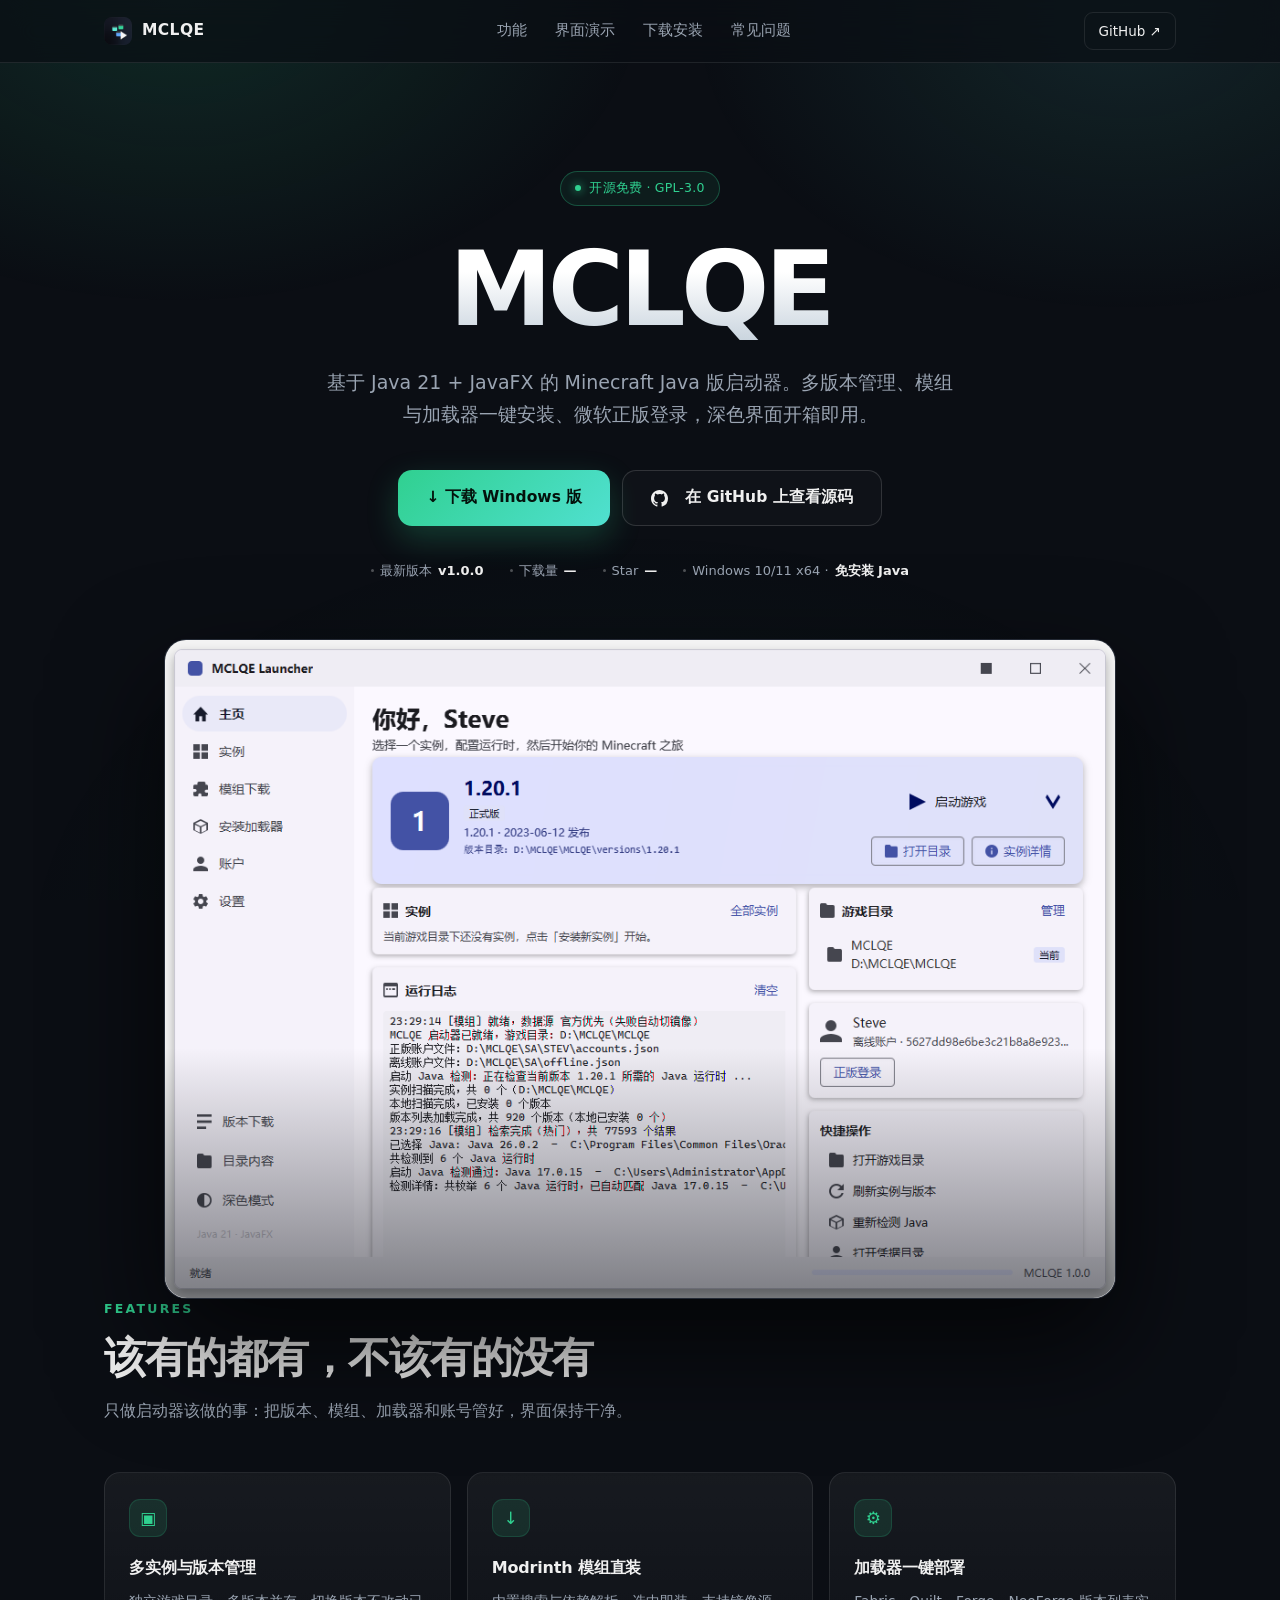
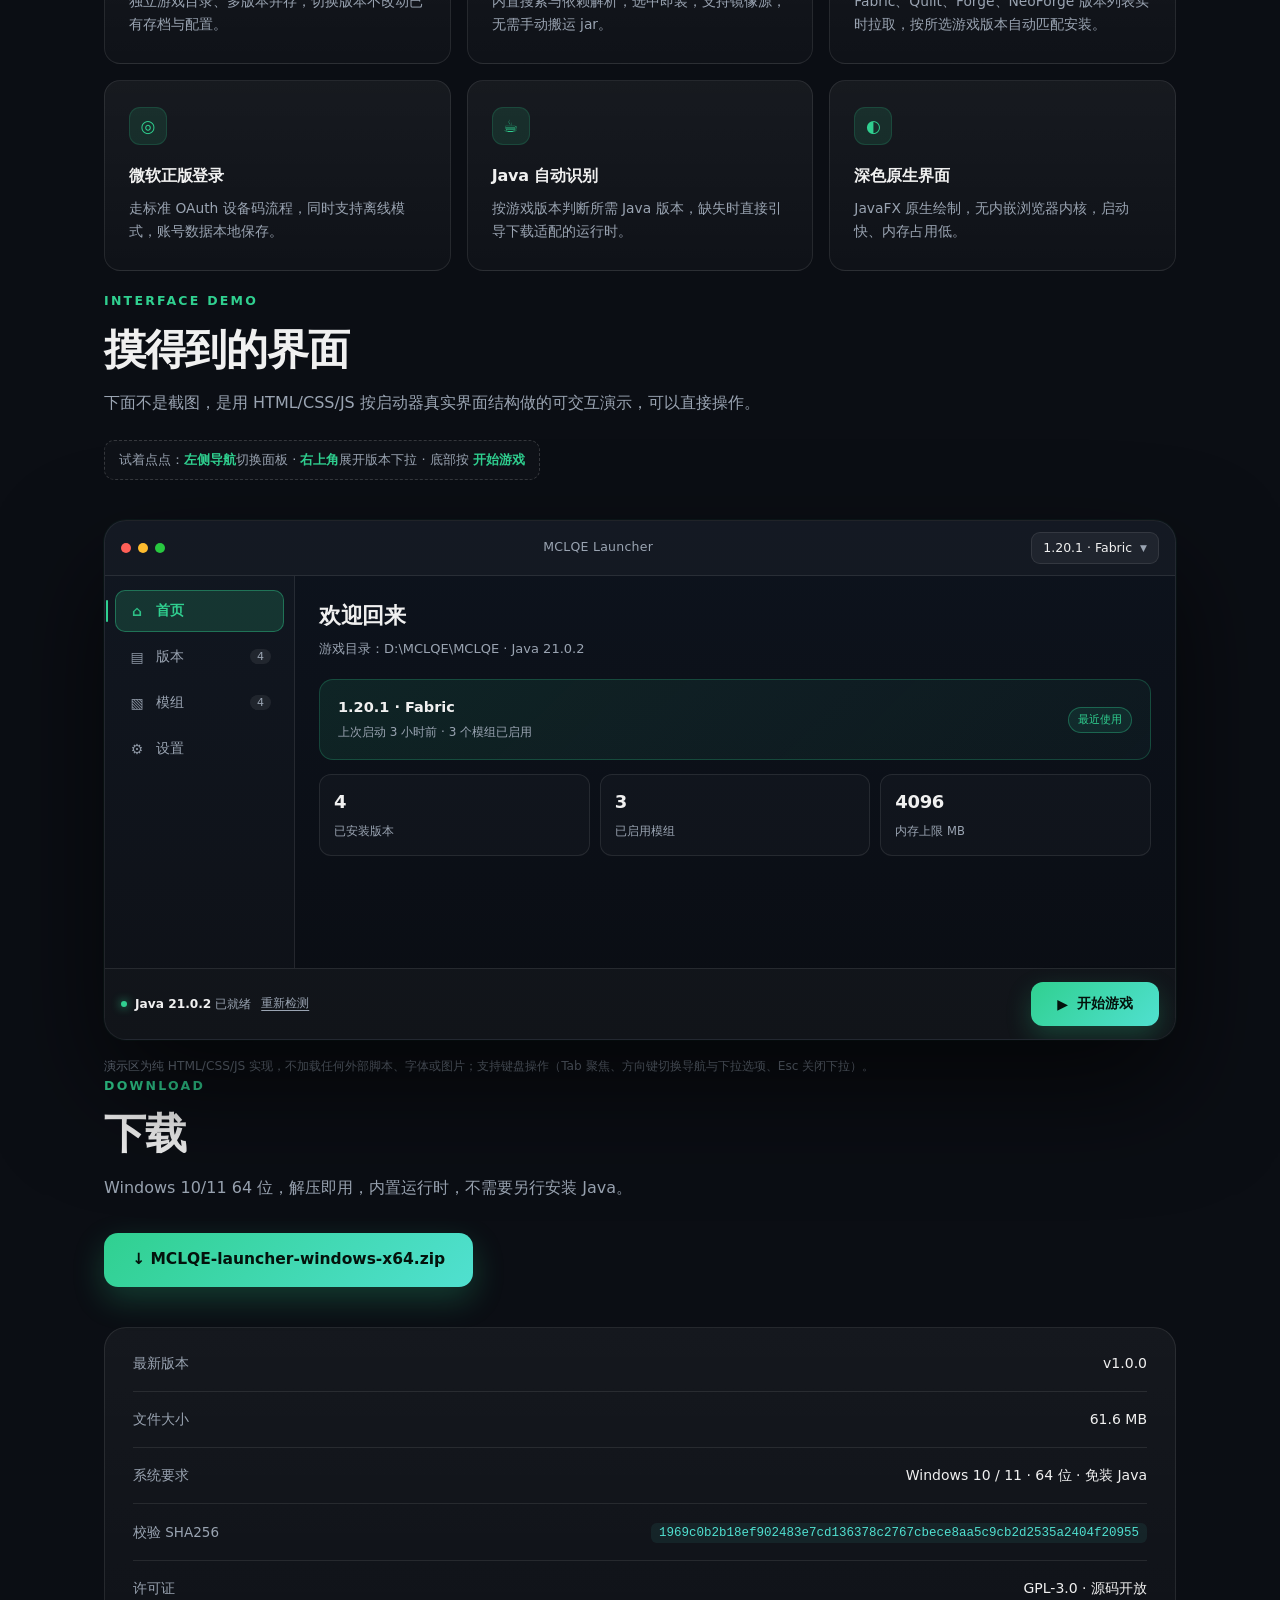
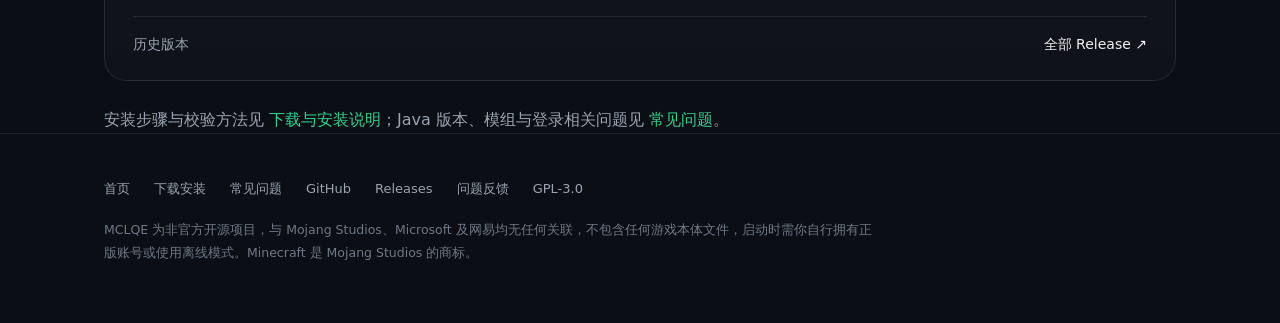
==== commit 129080db: "feat(site): add FAQ and download pages, cross links on index, sitemap to 3 urls, fix mobile nav over" ====
--- a/docs/index.html
+++ b/docs/index.html
@@ -299,7 +299,10 @@
 /* 响应式 */
 @media(max-width:860px){
   .grid{grid-template-columns:1fr 1fr}
-  .nav ul{display:none}
+.nav{gap:10px}
+  .nav ul{display:flex;gap:15px;overflow-x:auto;flex:1;min-width:0;justify-content:flex-start;flex-shrink:1;max-width:100%;mask-image:linear-gradient(to right,#000 86%,transparent);-webkit-mask-image:linear-gradient(to right,#000 86%,transparent)font-size:13.2px;white-space:nowrap;-webkit-overflow-scrolling:touch;scrollbar-width:none}
+  .nav ul::-webkit-scrollbar{display:none}
+  .nav ul a[aria-current="page"]::after{display:none}
   .hero{padding-top:76px}
   section{padding:72px 0}
 }
@@ -366,7 +369,8 @@
     <ul>
       <li><a href="#features">功能</a></li>
       <li><a href="#demo">界面演示</a></li>
-      <li><a href="#download">下载</a></li>
+      <li><a href="download.html">下载安装</a></li>
+      <li><a href="faq.html">常见问题</a></li>
     </ul>
     <a class="gh" href="https://github.com/yezi-fak/MCLQE" target="_blank" rel="noopener">GitHub ↗</a>
   </div>
@@ -608,12 +612,16 @@
       <div class="dl-row"><span class="k">许可证</span><span class="v">GPL-3.0 · 源码开放</span></div>
       <div class="dl-row"><span class="k">历史版本</span><span class="v"><a href="https://github.com/yezi-fak/MCLQE/releases" target="_blank" rel="noopener">全部 Release ↗</a></span></div>
     </div>
+    <p class="lead" style="margin-top:26px">安装步骤与校验方法见 <a href="download.html" style="color:var(--green)">下载与安装说明</a>；Java 版本、模组与登录相关问题见 <a href="faq.html" style="color:var(--green)">常见问题</a>。</p>
   </section>
 </main>
 
 <footer>
   <div class="wrap">
     <div class="fnav">
+      <a href="index.html">首页</a>
+      <a href="download.html">下载安装</a>
+      <a href="faq.html">常见问题</a>
       <a href="https://github.com/yezi-fak/MCLQE" target="_blank" rel="noopener">GitHub</a>
       <a href="https://github.com/yezi-fak/MCLQE/releases" target="_blank" rel="noopener">Releases</a>
       <a href="https://github.com/yezi-fak/MCLQE/issues" target="_blank" rel="noopener">问题反馈</a>
